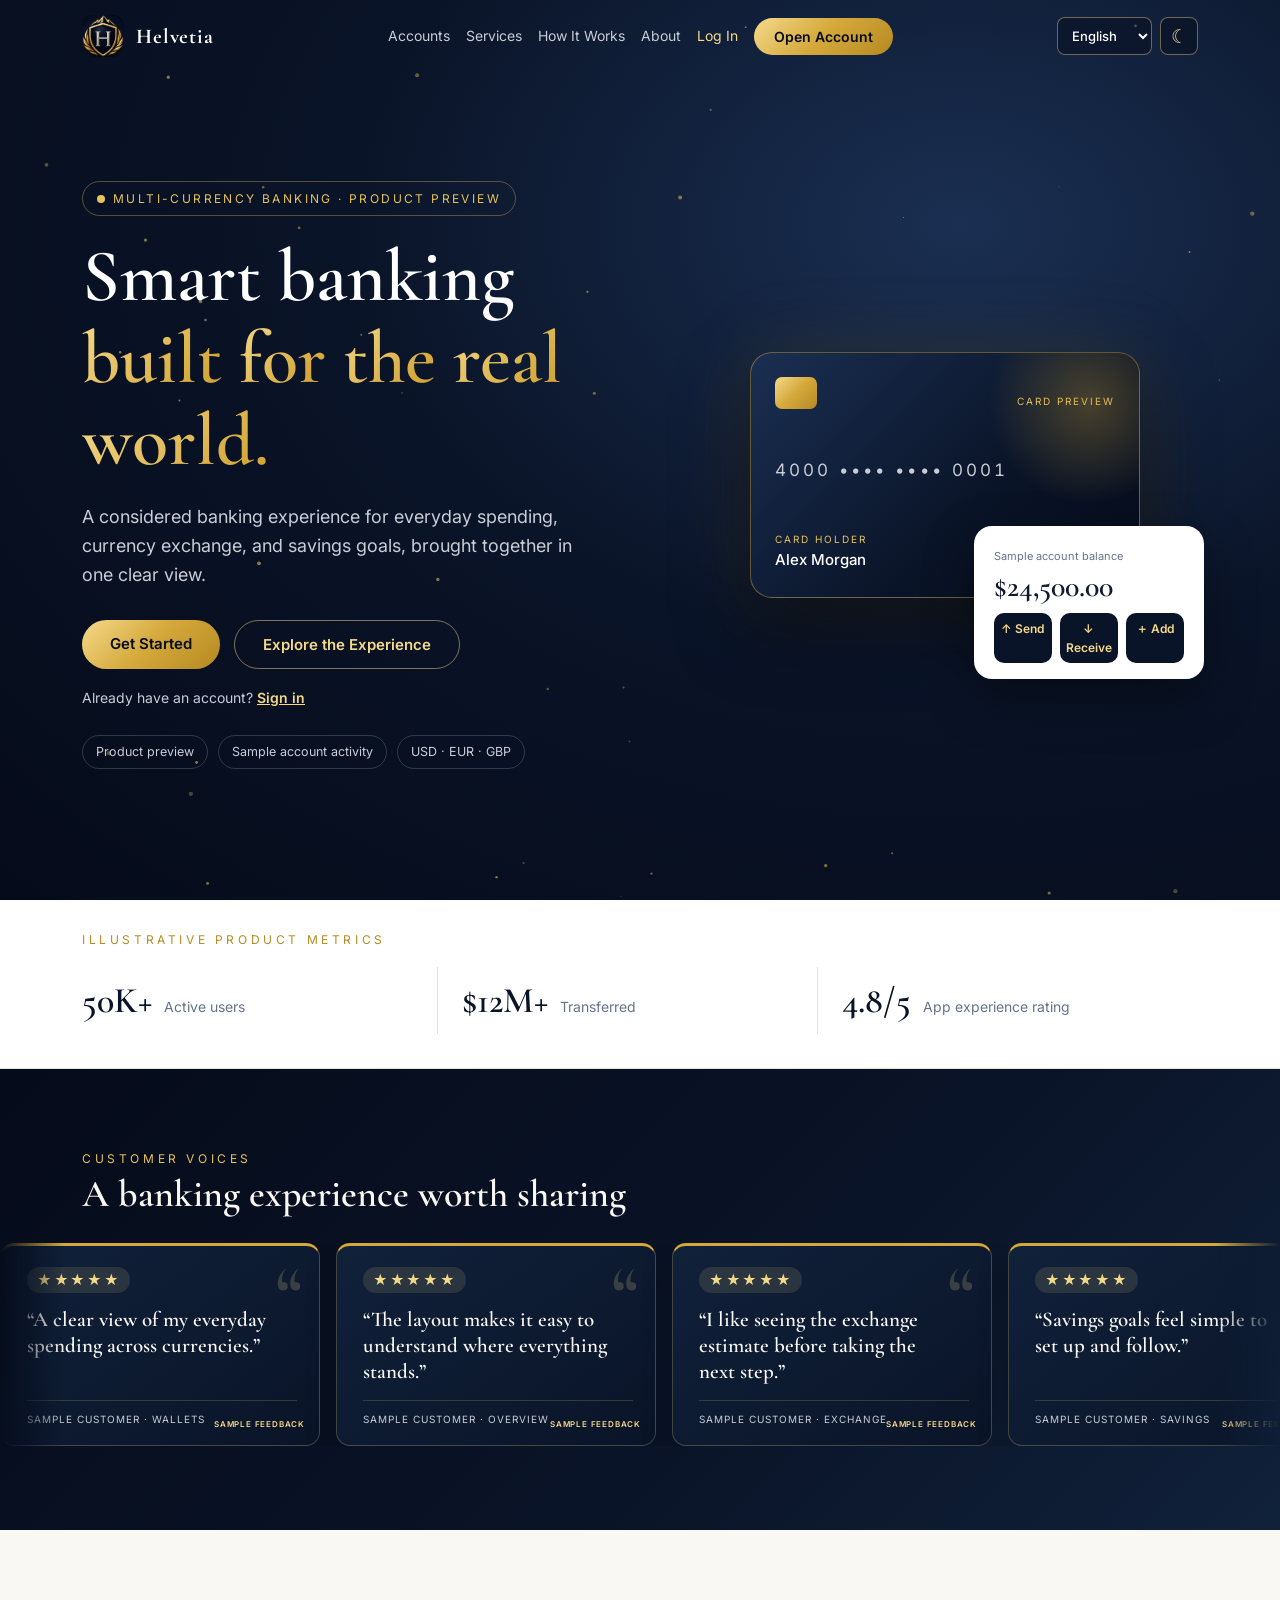
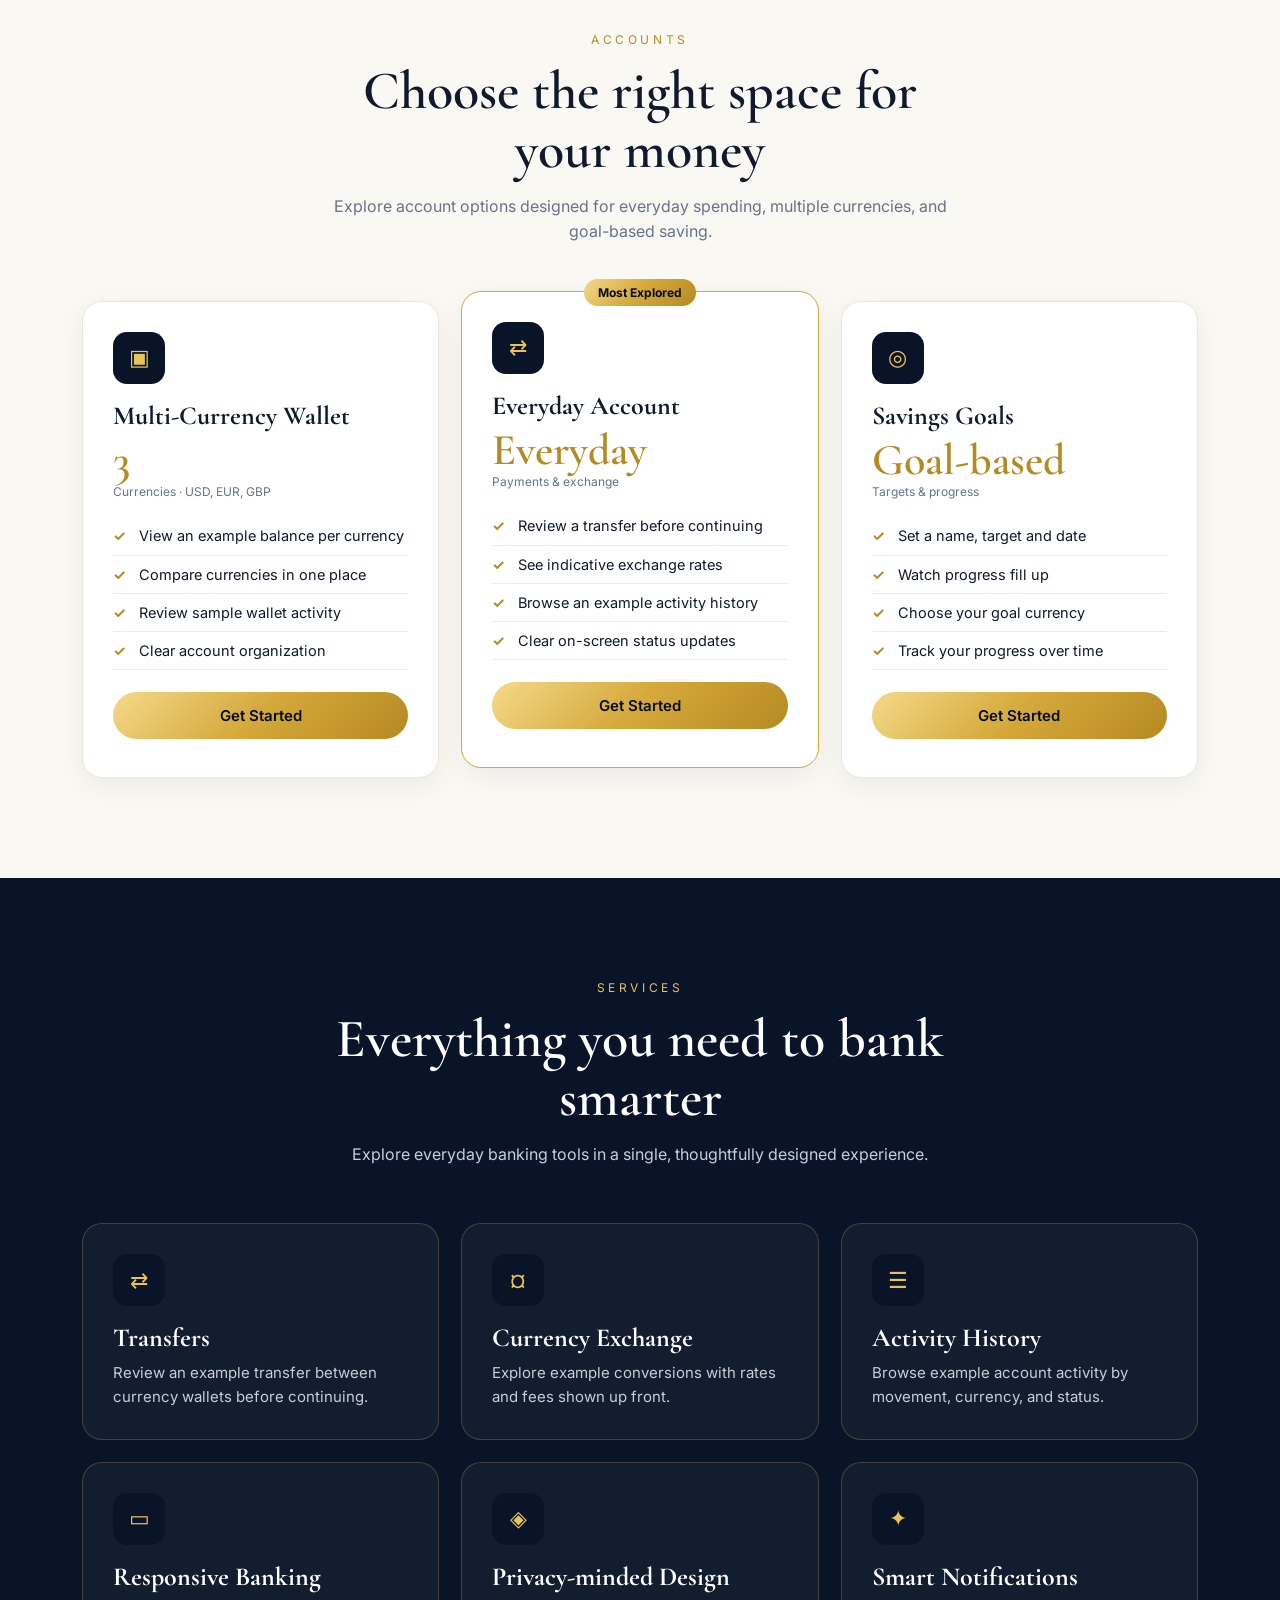
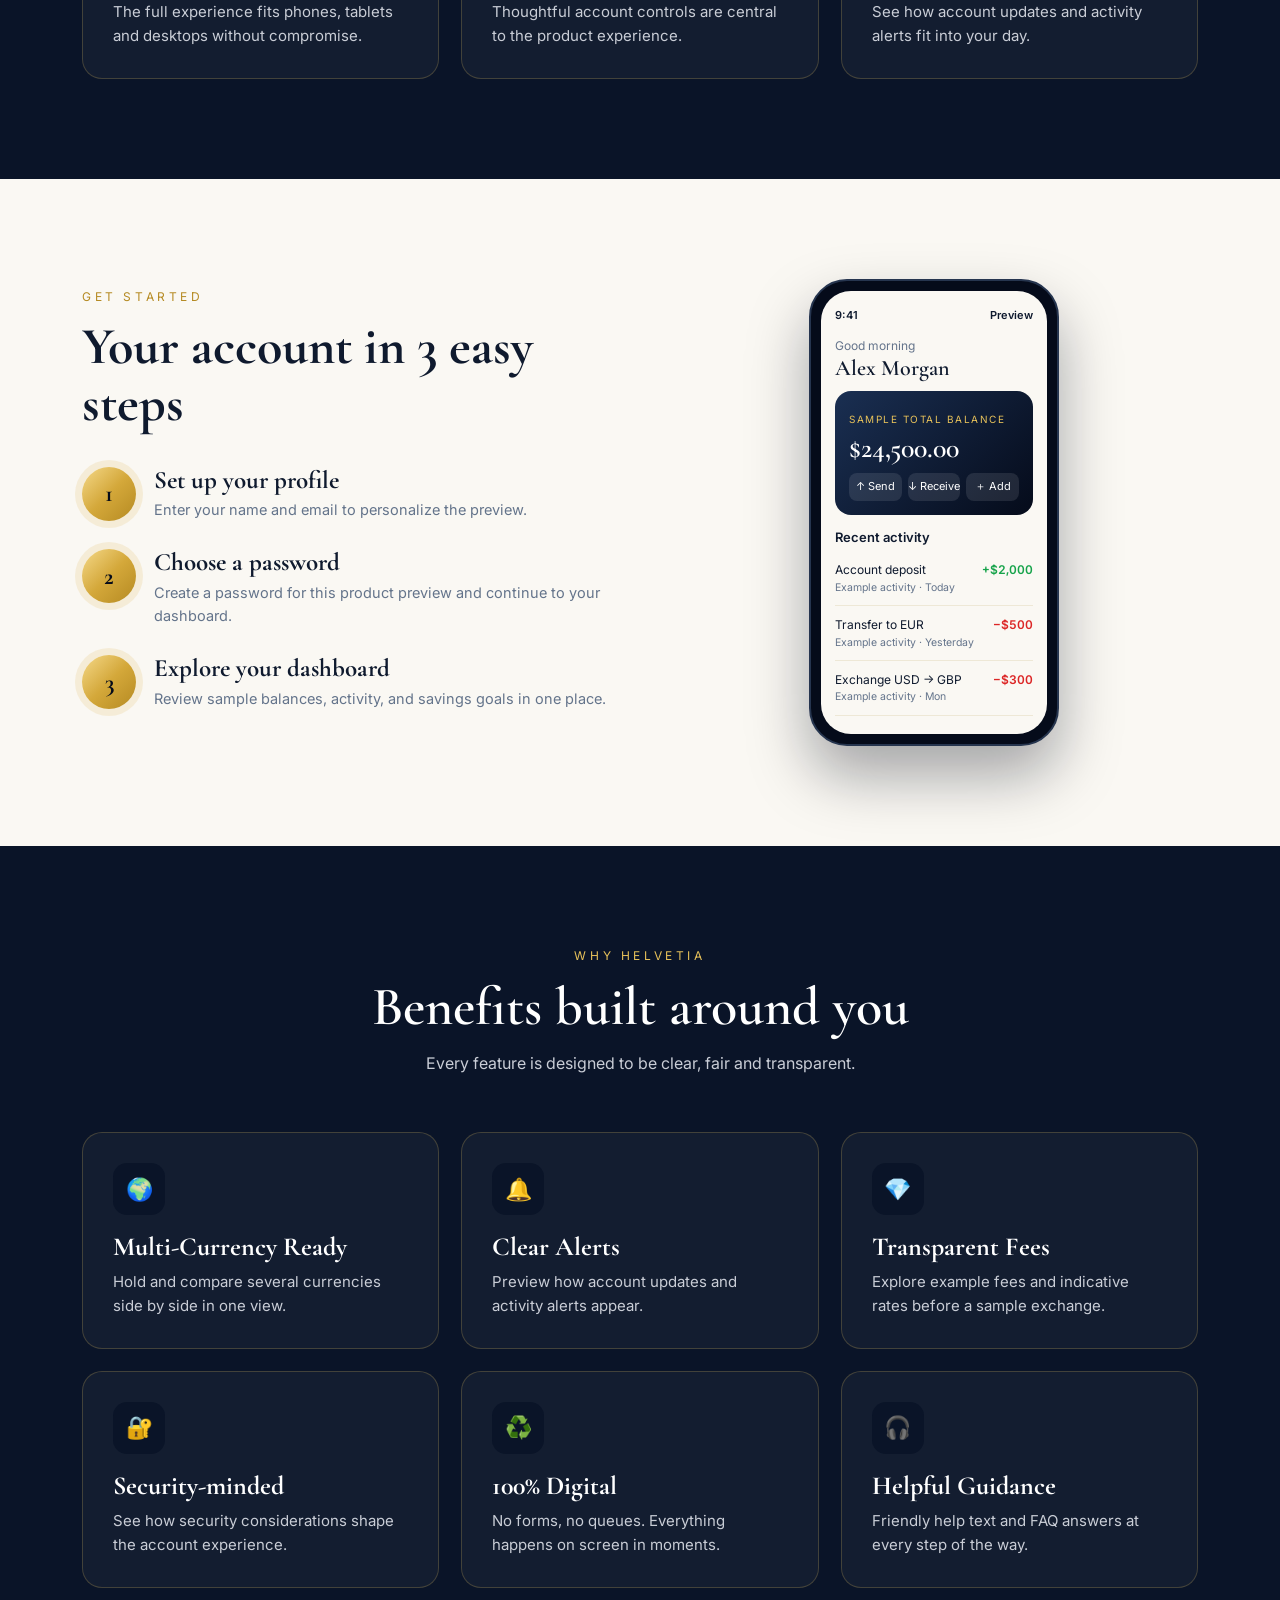
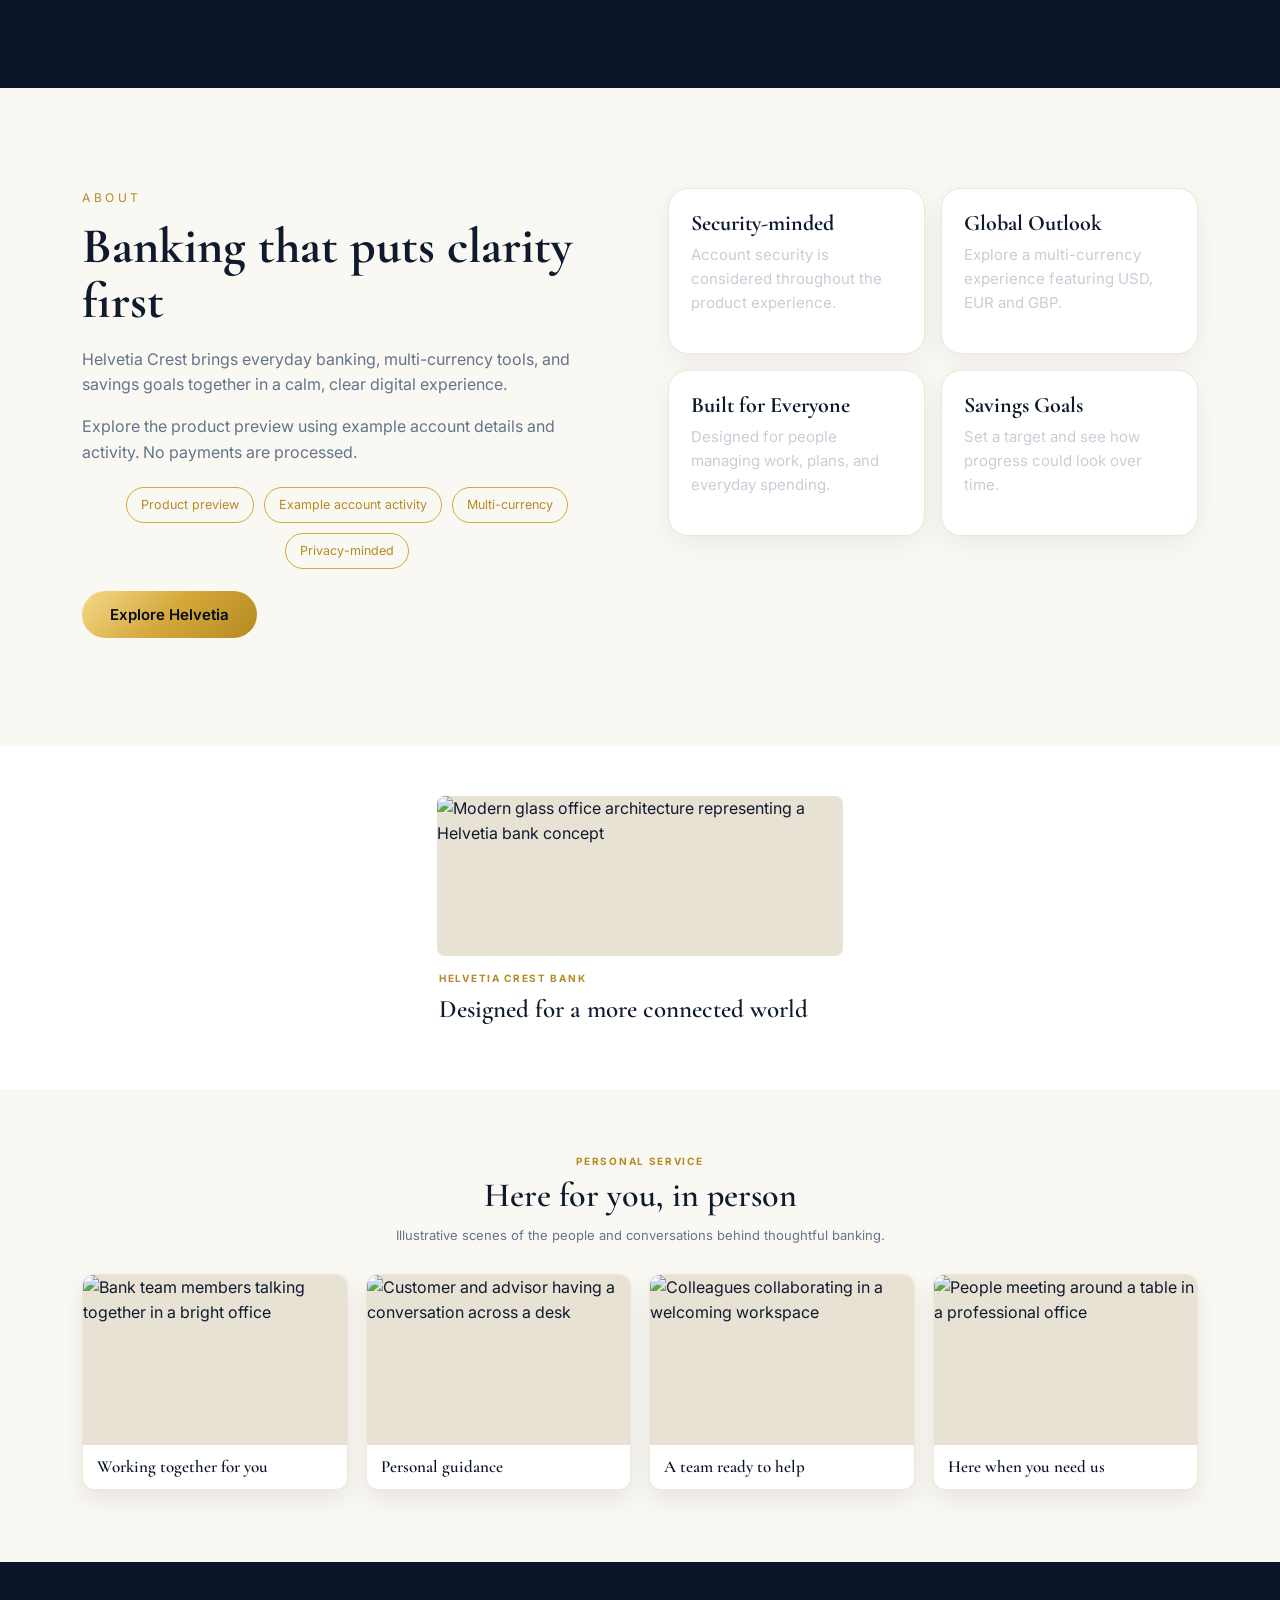
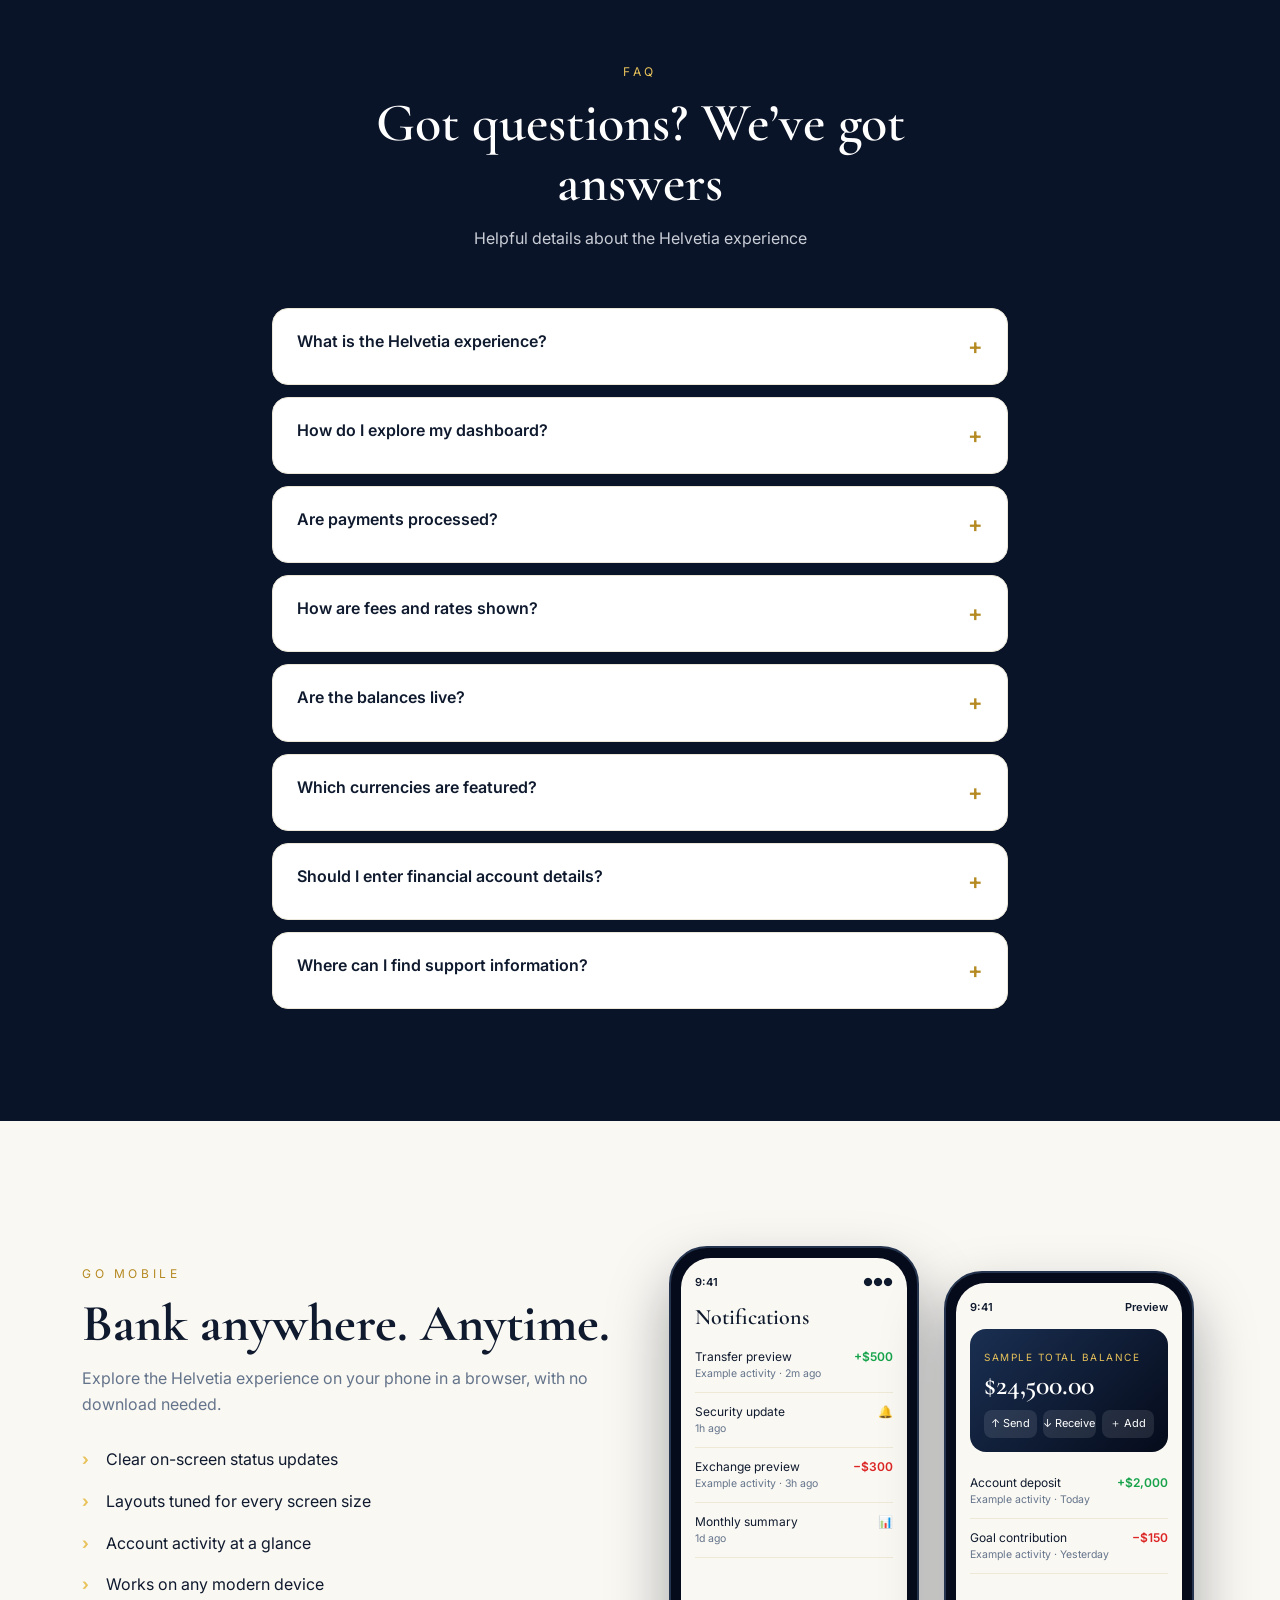
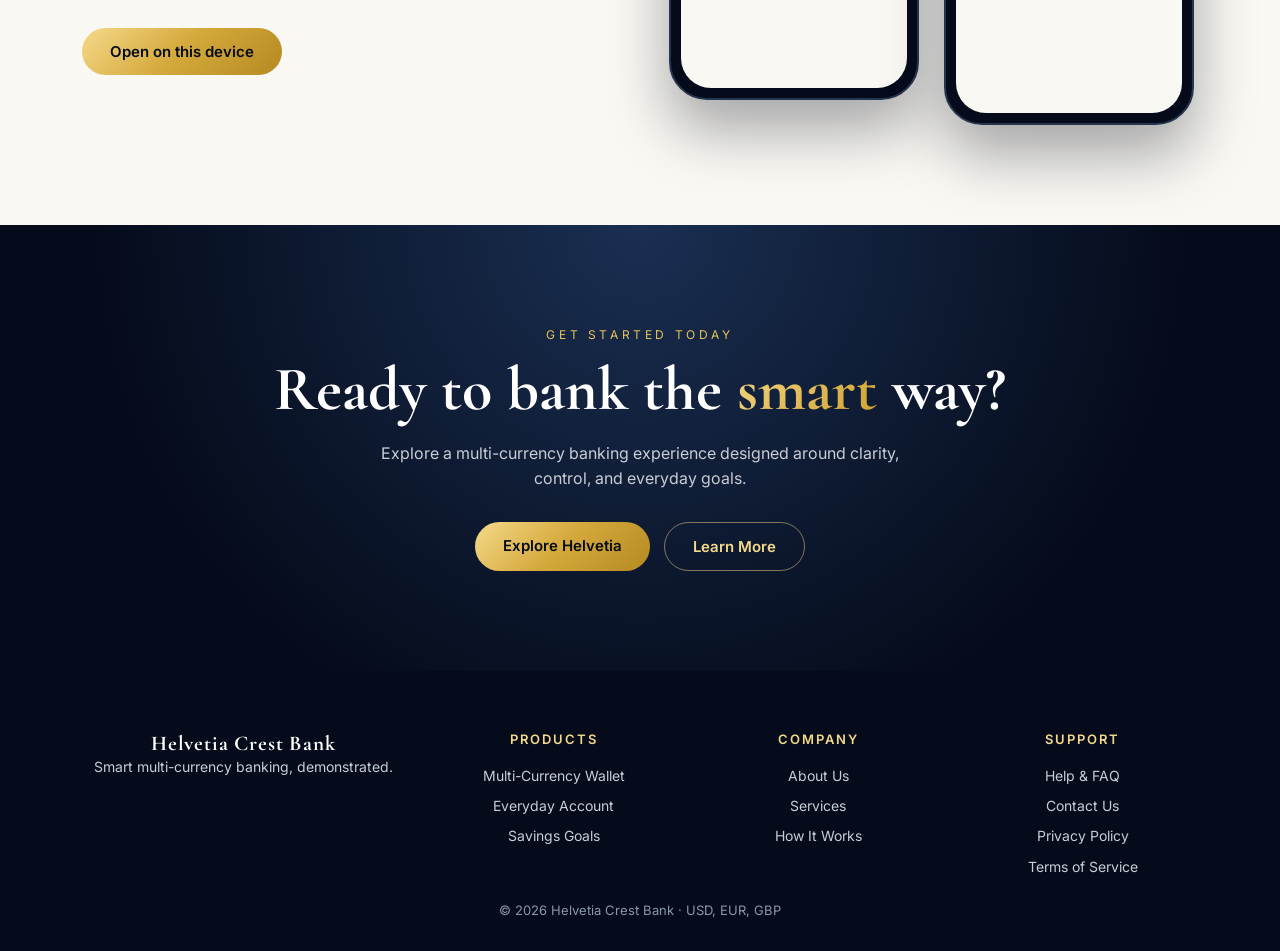
==== index.html @ aca1259e "Add files via upload" ====
<!DOCTYPE html>
<html lang="en">
<head>
<meta charset="utf-8">
<meta name="viewport" content="width=device-width, initial-scale=1, viewport-fit=cover">
<title>Helvetia Crest Bank | Multi-Currency Banking</title>
<meta name="description" content="Explore a considered multi-currency banking experience for everyday spending, transfers, and savings.">
<link rel="preconnect" href="https://fonts.googleapis.com">
<link rel="preconnect" href="https://fonts.gstatic.com" crossorigin>
<link href="https://fonts.googleapis.com/css2?family=Cormorant+Garamond:wght@500;600;700&family=Inter:wght@400;500;600&display=swap" rel="stylesheet">
<link rel="stylesheet" href="styles.css">
</head>
<body>
<nav class="top" id="nav"><div class="wrap nb">
<a class="brand" href="#top"><img src="helvetia-logo.jpg" alt=""> Helvetia</a>
<div class="links" id="lk"><a href="#accounts" data-i18n="accounts">Accounts</a><a href="#services" data-i18n="services">Services</a><a href="#how-it-works" data-i18n="howItWorks">How It Works</a><a href="#about" data-i18n="about">About</a><a class="lg" href="login.html" data-i18n="logIn">Log In</a><a class="btn btn-gold" href="login.html" data-i18n="openAccount">Open Account</a></div>
<div class="header-actions"><div class="site-controls"><label class="sr-only" for="language-select" data-i18n="language">Language</label><select id="language-select" aria-label="Language"><option value="en">English</option><option value="fr">Français</option><option value="es">Español</option><option value="de">Deutsch</option><option value="tr">Türkçe</option></select><button class="theme-toggle" id="theme-toggle" type="button" aria-label="Switch to dark mode" title="Switch to dark mode" aria-pressed="false"><span aria-hidden="true">☾</span></button></div><button class="burger" id="bg" aria-label="Open menu" aria-expanded="false" aria-controls="lk">☰</button></div>
</div></nav>

<header class="hero" id="top"><canvas id="fx" aria-hidden="true"></canvas>
<div class="wrap hg"><div>
<div class="pill"><i></i><span data-i18n="heroPill">Multi-currency banking · Product preview</span></div>
<h1 id="h1"></h1>
<p class="lead" data-i18n="heroLead">A considered banking experience for everyday spending, currency exchange, and savings goals, brought together in one clear view.</p>
<div class="cta"><a class="btn btn-gold" href="login.html" data-i18n="getStarted">Get Started</a><a class="btn btn-line" href="#how-it-works" data-i18n="exploreExperience">Explore the Experience</a></div>
<p class="already"><span data-i18n="alreadyAccount">Already have an account?</span> <a href="login.html" data-i18n="signIn">Sign in</a></p>
<div class="chips"><span data-i18n="productPreview">Product preview</span><span data-i18n="sampleActivity">Sample account activity</span><span data-i18n="currencies">USD · EUR · GBP</span></div>
</div><div class="vis"><div class="bc">
<div class="row"><div class="chip"></div><small>Card preview</small></div>
<div class="no num">4000 •••• •••• 0001</div>
<div class="row"><div><small>Card holder</small><b>Alex Morgan</b></div><div style="text-align:right"><small>Helvetia Crest</small><b>HELVETIA</b></div></div></div>
<div class="bal"><small>Sample account balance</small><div class="a num" data-to="24500" data-s="$">$0.00</div><div class="ac"><span>↑ Send</span><span>↓ Receive</span><span>＋ Add</span></div></div></div></div></header>

<section class="metrics" aria-labelledby="metrics-title"><div class="wrap"><div class="metrics-head"><span class="eb" id="metrics-title" data-i18n="metricsTitle">Illustrative product metrics</span></div><div class="metric-grid"><div class="metric"><strong>50K+</strong><span data-i18n="activeUsers">Active users</span></div><div class="metric"><strong>$12M+</strong><span data-i18n="transferred">Transferred</span></div><div class="metric"><strong>4.8/5</strong><span data-i18n="appRating">App experience rating</span></div></div></div></section>

<section class="reviews" aria-labelledby="reviews-title"><div class="wrap reviews-heading"><div><span class="eb">CUSTOMER VOICES</span><h2 id="reviews-title">A banking experience worth sharing</h2></div></div><div class="review-window"><div class="review-track"><div class="review-group"><article class="review-item"><div class="review-stars" aria-label="5 out of 5 stars">★★★★★</div><p>“A clear view of my everyday spending across currencies.”</p><span>Sample customer · Wallets</span></article><article class="review-item"><div class="review-stars" aria-label="5 out of 5 stars">★★★★★</div><p>“The layout makes it easy to understand where everything stands.”</p><span>Sample customer · Overview</span></article><article class="review-item"><div class="review-stars" aria-label="5 out of 5 stars">★★★★★</div><p>“I like seeing the exchange estimate before taking the next step.”</p><span>Sample customer · Exchange</span></article><article class="review-item"><div class="review-stars" aria-label="5 out of 5 stars">★★★★★</div><p>“Savings goals feel simple to set up and follow.”</p><span>Sample customer · Savings</span></article><article class="review-item"><div class="review-stars" aria-label="5 out of 5 stars">★★★★★</div><p>“The mobile experience feels calm and easy to scan.”</p><span>Sample customer · Mobile</span></article><article class="review-item"><div class="review-stars" aria-label="5 out of 5 stars">★★★★★</div><p>“Account activity is organized in a way that makes sense.”</p><span>Sample customer · Activity</span></article></div><div class="review-group" aria-hidden="true"><article class="review-item"><div class="review-stars">★★★★★</div><p>“A clear view of my everyday spending across currencies.”</p><span>Sample customer · Wallets</span></article><article class="review-item"><div class="review-stars">★★★★★</div><p>“The layout makes it easy to understand where everything stands.”</p><span>Sample customer · Overview</span></article><article class="review-item"><div class="review-stars">★★★★★</div><p>“I like seeing the exchange estimate before taking the next step.”</p><span>Sample customer · Exchange</span></article><article class="review-item"><div class="review-stars">★★★★★</div><p>“Savings goals feel simple to set up and follow.”</p><span>Sample customer · Savings</span></article><article class="review-item"><div class="review-stars">★★★★★</div><p>“The mobile experience feels calm and easy to scan.”</p><span>Sample customer · Mobile</span></article><article class="review-item"><div class="review-stars">★★★★★</div><p>“Account activity is organized in a way that makes sense.”</p><span>Sample customer · Activity</span></article></div></div></div></section>

<section id="accounts"><div class="wrap">
<div class="st rv"><div class="eb" data-i18n="accounts">Accounts</div><h2 data-i18n="accountsHeading">Choose the right space for your money</h2><p data-i18n="accountsIntro">Explore account options designed for everyday spending, multiple currencies, and goal-based saving.</p></div>
<div class="g3">
<div class="card acc rv"><div class="ic">▣</div><h3>Multi-Currency Wallet</h3><div class="big">3</div><div class="cap">Currencies · USD, EUR, GBP</div><ul><li>View an example balance per currency</li><li>Compare currencies in one place</li><li>Review sample wallet activity</li><li>Clear account organization</li></ul><a class="btn btn-gold" href="login.html">Get Started</a></div>
<div class="card acc pop rv" style="transition-delay:.12s"><span class="tag">Most Explored</span><div class="ic">⇄</div><h3>Everyday Account</h3><div class="big">Everyday</div><div class="cap">Payments &amp; exchange</div><ul><li>Review a transfer before continuing</li><li>See indicative exchange rates</li><li>Browse an example activity history</li><li>Clear on-screen status updates</li></ul><a class="btn btn-gold" href="login.html">Get Started</a></div>
<div class="card acc rv" style="transition-delay:.24s"><div class="ic">◎</div><h3>Savings Goals</h3><div class="big">Goal-based</div><div class="cap">Targets &amp; progress</div><ul><li>Set a name, target and date</li><li>Watch progress fill up</li><li>Choose your goal currency</li><li>Track your progress over time</li></ul><a class="btn btn-gold" href="login.html">Get Started</a></div>
</div></div></section>

<section class="dark" id="services"><div class="wrap">
<div class="st rv"><div class="eb" data-i18n="services">Services</div><h2 data-i18n="servicesHeading">Everything you need to bank smarter</h2><p data-i18n="servicesIntro">Explore everyday banking tools in a single, thoughtfully designed experience.</p></div>
<div class="g3">
<div class="card rv"><div class="ic">⇄</div><h3>Transfers</h3><p>Review an example transfer between currency wallets before continuing.</p></div>
<div class="card rv" style="transition-delay:.1s"><div class="ic">¤</div><h3>Currency Exchange</h3><p>Explore example conversions with rates and fees shown up front.</p></div>
<div class="card rv" style="transition-delay:.2s"><div class="ic">☰</div><h3>Activity History</h3><p>Browse example account activity by movement, currency, and status.</p></div>
<div class="card rv"><div class="ic">▭</div><h3>Responsive Banking</h3><p>The full experience fits phones, tablets and desktops without compromise.</p></div>
<div class="card rv" style="transition-delay:.1s"><div class="ic">◈</div><h3>Privacy-minded Design</h3><p>Thoughtful account controls are central to the product experience.</p></div>
<div class="card rv" style="transition-delay:.2s"><div class="ic">✦</div><h3>Smart Notifications</h3><p>See how account updates and activity alerts fit into your day.</p></div>
</div></div></section>

<section id="how-it-works"><div class="wrap hw"><div><div class="eb rv" data-i18n="getStarted">Get Started</div><h2 class="rv" data-i18n="stepsHeading" style="font-size:clamp(34px,4.4vw,52px);margin-bottom:34px">Your account in 3 easy steps</h2>
<div class="stp rv"><div class="n">1</div><div><h3>Set up your profile</h3><p>Enter your name and email to personalize the preview.</p></div></div>
<div class="stp rv"><div class="n">2</div><div><h3>Choose a password</h3><p>Create a password for this product preview and continue to your dashboard.</p></div></div>
<div class="stp rv"><div class="n">3</div><div><h3>Explore your dashboard</h3><p>Review sample balances, activity, and savings goals in one place.</p></div></div></div>
<div class="rv"><div class="ph"><div class="scr"><div class="tm"><span>9:41</span><span>Preview</span></div><div class="num" style="font-size:12px;color:#64748B">Good morning</div><div style="font:600 22px var(--hf);margin-bottom:10px">Alex Morgan</div>
<div class="tb"><small>Sample total balance</small><div class="a num">$24,500.00</div><div class="ac"><span>↑ Send</span><span>↓ Receive</span><span>＋ Add</span></div></div>
<div style="font-weight:600;font-size:13px;margin-bottom:4px">Recent activity</div><div class="it"><span>Account deposit<em>Example activity · Today</em></span><span class="p num">+$2,000</span></div><div class="it"><span>Transfer to EUR<em>Example activity · Yesterday</em></span><span class="m num">−$500</span></div><div class="it"><span>Exchange USD → GBP<em>Example activity · Mon</em></span><span class="m num">−$300</span></div></div></div></div>
</div></section>

<section class="dark"><div class="wrap"><div class="st rv"><div class="eb" data-i18n="whyHelvetia">Why Helvetia</div><h2 data-i18n="benefitsHeading">Benefits built around you</h2><p data-i18n="benefitsIntro">Every feature is designed to be clear, fair and transparent.</p></div>
<div class="g3"><div class="card rv"><div class="ic">🌍</div><h3>Multi-Currency Ready</h3><p>Hold and compare several currencies side by side in one view.</p></div>
<div class="card rv" style="transition-delay:.1s"><div class="ic">🔔</div><h3>Clear Alerts</h3><p>Preview how account updates and activity alerts appear.</p></div>
<div class="card rv" style="transition-delay:.2s"><div class="ic">💎</div><h3>Transparent Fees</h3><p>Explore example fees and indicative rates before a sample exchange.</p></div>
<div class="card rv"><div class="ic">🔐</div><h3>Security-minded</h3><p>See how security considerations shape the account experience.</p></div>
<div class="card rv" style="transition-delay:.1s"><div class="ic">♻️</div><h3>100% Digital</h3><p>No forms, no queues. Everything happens on screen in moments.</p></div>
<div class="card rv" style="transition-delay:.2s"><div class="ic">🎧</div><h3>Helpful Guidance</h3><p>Friendly help text and FAQ answers at every step of the way.</p></div></div></div></section>

<section id="about"><div class="wrap about"><div class="rv"><div class="eb" data-i18n="about">About Helvetia</div><h2 data-i18n="aboutHeading">Banking that puts clarity first</h2>
<p style="color:var(--slate)">Helvetia Crest brings everyday banking, multi-currency tools, and savings goals together in a calm, clear digital experience.</p>
<p style="color:var(--slate)">Explore the product preview using example account details and activity. No payments are processed.</p>
<div class="tc" style="margin-top:22px"><span style="color:var(--g600);border-color:var(--g500)">Product preview</span><span style="color:var(--g600);border-color:var(--g500)">Example account activity</span><span style="color:var(--g600);border-color:var(--g500)">Multi-currency</span><span style="color:var(--g600);border-color:var(--g500)">Privacy-minded</span></div><a class="btn btn-gold" href="login.html">Explore Helvetia</a></div>
<div class="pg"><div class="card rv"><h3 style="color:var(--ink)">Security-minded</h3><p>Account security is considered throughout the product experience.</p></div><div class="card rv" style="transition-delay:.1s"><h3 style="color:var(--ink)">Global Outlook</h3><p>Explore a multi-currency experience featuring USD, EUR and GBP.</p></div><div class="card rv" style="transition-delay:.2s"><h3 style="color:var(--ink)">Built for Everyone</h3><p>Designed for people managing work, plans, and everyday spending.</p></div><div class="card rv" style="transition-delay:.3s"><h3 style="color:var(--ink)">Savings Goals</h3><p>Set a target and see how progress could look over time.</p></div></div></div></section>

<section class="story-images" aria-label="Helvetia architecture concept"><div class="wrap story-grid"><figure class="story-image bank-image"><img src="https://images.unsplash.com/photo-1486406146926-c627a92ad1ab?auto=format&amp;fit=crop&amp;w=1400&amp;q=85" alt="Modern glass office architecture representing a Helvetia bank concept"><figcaption><span class="eyebrow">HELVETIA CREST BANK</span><h2>Designed for a more connected world</h2></figcaption></figure></div></section>

<section class="service-gallery" aria-labelledby="service-gallery-title"><div class="wrap"><div class="service-gallery-heading"><span class="eyebrow">PERSONAL SERVICE</span><h2 id="service-gallery-title">Here for you, in person</h2><p>Illustrative scenes of the people and conversations behind thoughtful banking.</p></div><div class="service-gallery-grid">
<figure class="service-photo"><img src="https://images.unsplash.com/photo-1551836022-d5d88e9218df?auto=format&amp;fit=crop&amp;w=800&amp;q=80" alt="Bank team members talking together in a bright office" loading="lazy"><figcaption>Working together for you</figcaption></figure>
<figure class="service-photo"><img src="https://images.unsplash.com/photo-1556761175-b413da4baf72?auto=format&amp;fit=crop&amp;w=800&amp;q=80" alt="Customer and advisor having a conversation across a desk" loading="lazy"><figcaption>Personal guidance</figcaption></figure>
<figure class="service-photo"><img src="https://images.unsplash.com/photo-1521737711867-e3b97375f902?auto=format&amp;fit=crop&amp;w=800&amp;q=80" alt="Colleagues collaborating in a welcoming workspace" loading="lazy"><figcaption>A team ready to help</figcaption></figure>
<figure class="service-photo"><img src="https://images.unsplash.com/photo-1556761175-4b46a572b786?auto=format&amp;fit=crop&amp;w=800&amp;q=80" alt="People meeting around a table in a professional office" loading="lazy"><figcaption>Here when you need us</figcaption></figure>
</div></div></section>

<section class="dark" id="faq"><div class="wrap" style="max-width:780px"><div class="st rv"><div class="eb" data-i18n="faq">FAQ</div><h2 data-i18n="faqHeading">Got questions? We’ve got answers</h2><p data-i18n="faqIntro">Helpful details about the Helvetia experience.</p></div><div class="rv" style="color:var(--ink)">
<details><summary>What is the Helvetia experience?</summary><p>It is a digital banking product preview featuring multi-currency wallets, account activity, transfers, and savings goals.</p></details>
<details><summary>How do I explore my dashboard?</summary><p>Create a preview profile with your name, email, and a password, then continue to the dashboard.</p></details>
<details><summary>Are payments processed?</summary><p>No. Transfer, deposit, and exchange controls are previews; no funds move.</p></details>
<details><summary>How are fees and rates shown?</summary><p>The experience uses example fees and indicative exchange rates for display.</p></details>
<details><summary>Are the balances live?</summary><p>Balances and activity are sample data and are not connected to financial accounts.</p></details>
<details><summary>Which currencies are featured?</summary><p>The experience currently features USD, EUR, and GBP.</p></details>
<details><summary>Should I enter financial account details?</summary><p>No. Use only sample profile information; do not enter card or bank credentials.</p></details>
<details><summary>Where can I find support information?</summary><p>Support and contact details would be available here in a live product.</p></details>
</div></div></section>

<section><div class="wrap mob"><div class="rv"><div class="eb">Go Mobile</div><h2>Bank anywhere. Anytime.</h2><p style="color:var(--slate);margin-top:14px">Explore the Helvetia experience on your phone in a browser, with no download needed.</p>
<ul style="color:var(--ink);list-style:none;padding:0;margin:22px 0"><li style="color:var(--ink)">Clear on-screen status updates</li><li style="color:var(--ink)">Layouts tuned for every screen size</li><li style="color:var(--ink)">Account activity at a glance</li><li style="color:var(--ink)">Works on any modern device</li></ul><a class="btn btn-gold" href="login.html">Open on this device</a></div>
<div class="phs rv"><div class="ph"><div class="scr"><div class="tm"><span>9:41</span><span>●●●</span></div><div style="font:600 22px var(--hf);margin-bottom:8px">Notifications</div><div class="it"><span>Transfer preview<em>Example activity · 2m ago</em></span><span class="p">+$500</span></div><div class="it"><span>Security update<em>1h ago</em></span><span>🔔</span></div><div class="it"><span>Exchange preview<em>Example activity · 3h ago</em></span><span class="m">−$300</span></div><div class="it"><span>Monthly summary<em>1d ago</em></span><span>📊</span></div></div></div>
<div class="ph"><div class="scr"><div class="tm"><span>9:41</span><span>Preview</span></div><div class="tb"><small>Sample total balance</small><div class="a num">$24,500.00</div><div class="ac"><span>↑ Send</span><span>↓ Receive</span><span>＋ Add</span></div></div><div class="it"><span>Account deposit<em>Example activity · Today</em></span><span class="p">+$2,000</span></div><div class="it"><span>Goal contribution<em>Example activity · Yesterday</em></span><span class="m">−$150</span></div></div></div></div></div></section>

<section class="final"><div class="wrap rv"><div class="eb" style="color:var(--g400)">Get Started Today</div><h2>Ready to bank the <span class="gt">smart</span> way?</h2><p>Explore a multi-currency banking experience designed around clarity, control, and everyday goals.</p><div class="cta" style="justify-content:center;opacity:1;animation:none"><a class="btn btn-gold" href="login.html">Explore Helvetia</a><a class="btn btn-line" href="#about">Learn More</a></div></div></section>

<footer><div class="wrap"><div class="fg"><div><h2 class="brand">Helvetia Crest Bank</h2><p>Smart multi-currency banking, demonstrated.</p></div><div><h4>Products</h4><a href="#accounts">Multi-Currency Wallet</a><a href="#accounts">Everyday Account</a><a href="#accounts">Savings Goals</a></div><div><h4>Company</h4><a href="#about">About Us</a><a href="#services">Services</a><a href="#how-it-works">How It Works</a></div><div><h4>Support</h4><a href="#faq">Help &amp; FAQ</a><a href="#about">Contact Us</a><a href="#faq">Privacy Policy</a><a href="#faq">Terms of Service</a></div></div>
<p class="copy">© <span id="yr"></span> Helvetia Crest Bank · USD, EUR, GBP</p>
</div></footer>
<script src="script.js"></script>
</body>
</html>
---- styles.css ----
:root{--n950:#050B1A;--n900:#0A1428;--n800:#10213A;--n700:#1A2F52;--g300:#F5D98A;--g400:#E8C25A;--g500:#D4A83A;--g600:#B58A22;--s300:#C9CDD6;--iv:#FAF8F3;--ink:#0F1A2E;--slate:#64748B;--gold:linear-gradient(135deg,#F5D98A,#D4A83A 50%,#B58A22);--hf:"Cormorant Garamond",Georgia,serif;--bf:"Inter",Arial,sans-serif}
*{box-sizing:border-box;margin:0}
html{scroll-behavior:smooth;scroll-padding-top:80px;box-sizing:border-box;padding-top:env(safe-area-inset-top,0px);padding-bottom:env(safe-area-inset-bottom,0px)}
body{font-family:var(--bf);background:var(--iv);color:var(--ink);line-height:1.6;overflow-x:hidden}
h1,h2,h3{font-family:var(--hf);line-height:1.1}.num{font-variant-numeric:tabular-nums}
.wrap{max-width:1160px;margin:auto;padding:0 22px}
.btn{display:inline-block;padding:14px 28px;border-radius:999px;font:600 15px var(--bf);text-decoration:none;border:0;cursor:pointer;position:relative;overflow:hidden;transition:transform .25s,box-shadow .25s}
.btn-gold{background:var(--gold);color:var(--n950)}
.btn-gold::after{content:"";position:absolute;inset:0;background:linear-gradient(110deg,transparent 35%,rgba(255,255,255,.55) 50%,transparent 65%);transform:translateX(-120%);animation:sh 3.5s infinite}
@keyframes sh{60%,100%{transform:translateX(120%)}}
.btn:hover{transform:translateY(-3px);box-shadow:0 12px 30px rgba(212,168,58,.35)}
.btn-line{border:1px solid rgba(245,217,138,.5);color:var(--g300)}.light .btn-line{color:var(--ink);border-color:var(--g500)}
:focus-visible{outline:3px solid var(--g400);outline-offset:3px}
nav.top{position:fixed;top:env(safe-area-inset-top,0px);left:0;right:0;z-index:50;transition:background .4s,box-shadow .4s}
nav.top.s{background:rgba(5,11,26,.93);backdrop-filter:blur(8px);box-shadow:0 4px 24px rgba(0,0,0,.3)}
.nb{display:grid;grid-template-columns:minmax(0,1fr) auto minmax(0,1fr);align-items:center;height:72px;gap:14px}
.brand{display:flex;align-items:center;gap:12px;color:#fff;text-decoration:none;font:700 21px var(--hf);letter-spacing:.04em}
.brand img{width:42px;height:42px;border-radius:10px}
.links{grid-column:2;justify-self:center;display:flex;gap:16px;align-items:center}
.links a:not(.btn){color:var(--s300);text-decoration:none;font-size:14px;position:relative}
.links a:not(.btn)::after{content:"";position:absolute;left:0;bottom:-6px;height:2px;width:0;background:var(--gold);transition:width .3s}
.links a:not(.btn):hover{color:#fff}.links a:not(.btn):hover::after{width:100%}
.links .btn{padding:10px 20px;color:var(--n950);font-size:14px}
.links .lg{color:var(--g300)!important}
.burger{display:none;background:none;border:1px solid rgba(245,217,138,.4);color:var(--g300);border-radius:8px;padding:8px 12px;font-size:18px}
.hero{position:relative;background:radial-gradient(ellipse at 75% 25%,var(--n700),var(--n900) 45%,var(--n950));color:#fff;min-height:100vh;display:flex;align-items:center;padding:120px 0 70px;overflow:hidden}
#fx{position:absolute;inset:0;width:100%;height:100%}
.hg{position:relative;display:grid;grid-template-columns:1.05fr .95fr;gap:50px;align-items:center}
.pill{display:inline-flex;gap:8px;align-items:center;font-size:12px;letter-spacing:.2em;text-transform:uppercase;color:var(--g400);border:1px solid rgba(232,194,90,.35);padding:7px 14px;border-radius:999px;margin-bottom:20px}
.pill i{width:8px;height:8px;border-radius:50%;background:var(--g400);animation:pl 2s infinite}
@keyframes pl{0%{box-shadow:0 0 0 0 rgba(232,194,90,.6)}100%{box-shadow:0 0 0 12px transparent}}
.hero h1{font-size:clamp(42px,5.8vw,76px);font-weight:600}
.hero h1 span{display:inline-block;opacity:0;transform:translateY(40px) rotateX(-40deg);animation:up .9s cubic-bezier(.2,.8,.2,1) forwards}
.gt{background:var(--gold);-webkit-background-clip:text;background-clip:text;color:transparent;background-size:200% 100%;animation:gs 6s linear infinite}
@keyframes gs{to{background-position:200% 0}}@keyframes up{to{opacity:1;transform:none}}
.lead{color:var(--s300);font-size:18px;max-width:520px;margin:22px 0 30px;opacity:0;animation:up 1s .9s forwards}
.cta{display:flex;gap:14px;flex-wrap:wrap;opacity:0;animation:up 1s 1.1s forwards}
.already{margin-top:18px;font-size:14px;color:var(--s300);opacity:0;animation:up 1s 1.3s forwards}.already a{color:var(--g300);font-weight:600}
.chips{display:flex;gap:10px;flex-wrap:wrap;margin-top:26px;opacity:0;animation:up 1s 1.4s forwards}
.chips span{font-size:12.5px;color:var(--s300);border:1px solid rgba(201,205,214,.22);padding:6px 13px;border-radius:999px}
/* hero card visual */
.vis{position:relative;display:grid;place-items:center;min-height:420px}
.bc{width:min(390px,100%);aspect-ratio:1.586;border-radius:22px;padding:24px;background:linear-gradient(135deg,#1A2F52,#0A1428 60%,#050B1A);border:1px solid rgba(232,194,90,.4);box-shadow:0 30px 70px rgba(0,0,0,.5),0 0 80px rgba(212,168,58,.15);animation:fl 6s ease-in-out infinite;position:relative;overflow:hidden;display:flex;flex-direction:column;justify-content:space-between}
.bc::before{content:"";position:absolute;right:-60px;top:-60px;width:220px;height:220px;border-radius:50%;background:radial-gradient(circle,rgba(212,168,58,.3),transparent 65%)}
.chip{width:42px;height:32px;border-radius:7px;background:var(--gold)}
.bc .no{letter-spacing:.18em;font-size:17px;color:var(--s300)}
.bc small{font-size:10px;letter-spacing:.2em;text-transform:uppercase;color:var(--g400);display:block}
.bc .row{display:flex;justify-content:space-between;align-items:flex-end}
.bc b{font-weight:500;font-size:15px}
@keyframes fl{50%{transform:translateY(-14px) rotate(-1deg)}}
.bal{position:absolute;right:-6px;bottom:6px;background:#fff;color:var(--ink);border-radius:18px;padding:16px 20px;width:230px;box-shadow:0 20px 50px rgba(0,0,0,.4);animation:fl 7s 1s ease-in-out infinite}
.bal small{font-size:11px;color:var(--slate)}.bal .a{font:600 30px var(--hf)}
.bal .ac{display:flex;gap:8px;margin-top:8px}.bal .ac span{flex:1;text-align:center;font-size:12px;font-weight:600;background:var(--n900);color:var(--g300);border-radius:10px;padding:6px 0}
section{padding:100px 0}.dark{background:var(--n900);color:#fff}
.st{text-align:center;max-width:640px;margin:0 auto 56px}
.eb{color:var(--g600);letter-spacing:.3em;text-transform:uppercase;font-size:12px;margin-bottom:12px}.dark .eb{color:var(--g400)}
.st h2{font-size:clamp(34px,4.5vw,54px);font-weight:600}.st p{color:var(--slate);margin-top:14px}.dark .st p{color:var(--s300)}
.rv{opacity:0;transform:translateY(40px);transition:opacity .9s,transform .9s cubic-bezier(.2,.8,.2,1)}.rv.in{opacity:1;transform:none}
.g3{display:grid;grid-template-columns:repeat(3,1fr);gap:22px}
.card{background:#fff;border:1px solid #ece7d8;border-radius:20px;padding:30px;box-shadow:0 8px 28px rgba(5,11,26,.06);transition:transform .35s,box-shadow .35s,border-color .35s;position:relative}
.card:hover{transform:translateY(-8px);box-shadow:0 20px 44px rgba(5,11,26,.14);border-color:var(--g500)}
.ic{width:52px;height:52px;border-radius:14px;background:var(--n900);display:grid;place-items:center;font-size:22px;margin-bottom:18px;color:var(--g400);transition:transform .5s}
.card:hover .ic{transform:rotateY(360deg)}
.card h3{font-size:26px;margin-bottom:8px}.card p{color:var(--slate);font-size:15px}
.dark .card{background:rgba(255,255,255,.04);border-color:rgba(232,194,90,.22);box-shadow:none}.dark .card p{color:var(--s300)}
.acc .big{font:600 44px var(--hf);color:var(--g600);line-height:1}.acc .cap{font-size:12px;color:var(--slate);margin-bottom:16px}
.acc ul{list-style:none;padding:0;margin:0 0 22px}.acc li{padding:7px 0 7px 26px;position:relative;font-size:14.5px;border-bottom:1px solid #f0ebdc}
.acc li::before{content:"✓";position:absolute;left:0;color:var(--g600);font-weight:700}
.acc .btn{width:100%;text-align:center}
.acc.pop{border-color:var(--g500);transform:translateY(-10px)}.acc.pop:hover{transform:translateY(-18px)}
.tag{position:absolute;top:-13px;left:50%;transform:translateX(-50%);background:var(--gold);color:var(--n950);font-size:12px;font-weight:700;padding:4px 14px;border-radius:99px}
.hw{display:grid;grid-template-columns:1fr 1fr;gap:60px;align-items:center}
.stp{display:flex;gap:18px;margin-bottom:28px}.stp .n{flex:none;width:54px;height:54px;border-radius:50%;background:var(--gold);color:var(--n950);display:grid;place-items:center;font:700 24px var(--hf);box-shadow:0 0 0 7px rgba(212,168,58,.15)}
.stp h3{font-size:25px;margin-bottom:4px}.stp p{color:var(--slate);font-size:14.5px}
.ph{width:250px;border-radius:38px;background:var(--n950);padding:10px;border:2px solid #26354f;box-shadow:0 30px 60px rgba(5,11,26,.35);margin:auto;transition:transform .5s}
.ph:hover{transform:translateY(-8px) rotate(-1deg)}
.scr{background:var(--iv);border-radius:30px;padding:16px 14px 18px;min-height:430px;color:var(--ink);overflow:hidden}
.scr .tm{display:flex;justify-content:space-between;font-size:11px;font-weight:600;margin-bottom:12px}
.scr .tb{background:linear-gradient(135deg,var(--n700),var(--n950));color:#fff;border-radius:16px;padding:14px;margin-bottom:12px}
.scr .tb small{color:var(--g400);font-size:10px;letter-spacing:.15em;text-transform:uppercase}.scr .tb .a{font:600 28px var(--hf)}
.scr .tb .ac{display:flex;gap:6px;margin-top:8px;font-size:11px}.scr .tb .ac span{flex:1;text-align:center;background:rgba(255,255,255,.1);border-radius:8px;padding:5px 0}
.it{display:flex;justify-content:space-between;gap:8px;font-size:12px;padding:9px 0;border-bottom:1px solid #eee8d6}.it em{display:block;font-style:normal;font-size:10.5px;color:var(--slate)}
.p{color:#16A34A;font-weight:600}.m{color:#DC2626;font-weight:600}
.about{display:grid;grid-template-columns:1fr 1fr;gap:56px;align-items:start}
.about p{color:var(--s300);margin-bottom:16px}.about h2{font-size:clamp(34px,4vw,50px);margin-bottom:18px}
.tc{display:flex;gap:10px;flex-wrap:wrap;margin:22px 0}.tc span{border:1px solid rgba(232,194,90,.35);color:var(--g300);font-size:12.5px;padding:7px 14px;border-radius:999px}
.pg{display:grid;grid-template-columns:1fr 1fr;gap:16px}.pg .card{padding:22px}.pg h3{font-size:22px;color:var(--g300)}
details{background:#fff;border:1px solid #ece7d8;border-radius:16px;padding:20px 24px;margin-bottom:12px;transition:border-color .3s}
details[open]{border-color:var(--g500)}summary{cursor:pointer;font-weight:600;list-style:none;display:flex;justify-content:space-between}
summary::after{content:"+";color:var(--g600);font-size:22px;transition:transform .3s}details[open] summary::after{transform:rotate(45deg)}details p{margin-top:12px;color:var(--slate)}
.mob{display:grid;grid-template-columns:1fr 1fr;gap:50px;align-items:center}
.mob ul{list-style:none;padding:0;margin:22px 0}.mob li{padding:8px 0 8px 24px;position:relative;color:var(--s300)}.mob li::before{content:"›";position:absolute;left:0;color:var(--g400);font-weight:700}
.mob h2{font-size:clamp(34px,4.4vw,52px)}.phs{display:flex;gap:18px;justify-content:center}.phs .ph:nth-child(2){margin-top:50px}
.final{text-align:center;background:radial-gradient(circle at 50% 0%,var(--n700),var(--n950) 70%);color:#fff}
.final h2{font-size:clamp(36px,5vw,62px);margin-bottom:16px}.final p{color:var(--s300);max-width:520px;margin:0 auto 30px}
footer{background:var(--n950);color:var(--s300);padding:60px 0 30px;font-size:14px}
.fg{display:grid;grid-template-columns:1.4fr 1fr 1fr 1fr;gap:34px}.fg img{width:130px;border-radius:14px;margin-bottom:14px}
.fg h4{color:var(--g300);font:600 13px var(--bf);letter-spacing:.15em;text-transform:uppercase;margin-bottom:14px}
.fg a{display:block;color:var(--s300);text-decoration:none;padding:4px 0}.fg a:hover{color:var(--g300)}
.disc{margin-top:34px;padding:16px 20px;border:1px solid rgba(232,194,90,.4);border-radius:12px;color:#FAF8F3;background:rgba(232,194,90,.06);text-align:center}
.copy{text-align:center;margin-top:18px;font-size:13px;color:#8a97ab}
.reviews{padding:76px 0 84px;background:linear-gradient(135deg,var(--n950),var(--n900) 60%,var(--n800));overflow:hidden}.reviews-heading{display:flex;align-items:flex-end;justify-content:space-between;gap:24px;margin-bottom:26px}.reviews-heading .eb{margin-bottom:10px;color:var(--g400)}.reviews-heading h2{font:600 38px var(--hf);color:var(--iv)}.reviews-heading>p{max-width:320px;color:var(--s300);font-size:12px;text-align:right}.review-window{overflow:hidden;width:100%;mask-image:linear-gradient(90deg,transparent,#000 5%,#000 95%,transparent)}.review-track{display:flex;width:max-content;animation:review-right-to-left 38s linear infinite}.review-window:hover .review-track,.review-window:focus-within .review-track{animation-play-state:paused}.review-group{display:flex;gap:16px;padding-right:16px}.review-item{position:relative;width:320px;min-height:196px;padding:21px 22px 18px 26px;border:1px solid rgba(245,217,138,.24);border-top:3px solid var(--g500);border-radius:14px;background:linear-gradient(145deg,#10213A,#0A1428);box-shadow:0 14px 32px rgba(0,0,0,.2);display:flex;flex-direction:column;align-items:flex-start;gap:14px}.review-item::before{content:"“";position:absolute;right:17px;top:10px;color:rgba(245,217,138,.2);font:700 72px/1 var(--hf)}.review-stars{position:relative;z-index:1;display:inline-flex;align-items:center;padding:6px 10px;border-radius:999px;background:rgba(245,217,138,.12);color:var(--g300);font-size:14px;letter-spacing:.12em;line-height:1}.review-item p{position:relative;z-index:1;max-width:250px;color:var(--iv);font:600 21px/1.25 var(--hf)}.review-item span{position:relative;z-index:1;margin-top:auto;padding-top:10px;border-top:1px solid rgba(245,217,138,.18);width:100%;color:var(--s300);font-size:10px;text-transform:uppercase;letter-spacing:.1em}.review-item::after{content:"SAMPLE FEEDBACK";position:absolute;right:14px;bottom:16px;color:var(--g300);font:600 8px var(--bf);letter-spacing:.1em}@keyframes review-right-to-left{from{transform:translateX(0)}to{transform:translateX(-50%)}}
.story-images{padding:50px 0 58px;background:#fff}.story-grid{display:grid;grid-template-columns:minmax(0,1fr);gap:24px;align-items:center;max-width:450px;margin:0 auto}.story-image{margin:0;min-width:0}.story-image img,.bank-image img{display:block;width:100%;height:160px;object-fit:cover;object-position:center 42%;border-radius:8px;background:#e8e2d5}.story-images .bank-image img{max-height:160px}.founder-image img{object-position:center 35%}.story-image figcaption{padding:14px 2px 0}.story-image .eyebrow{display:block;color:var(--g600);font-size:10px;font-weight:700;letter-spacing:.17em;margin-bottom:9px}.story-image h2{font:600 25px/1.12 var(--hf);color:var(--ink);margin-bottom:8px}.story-image p{color:var(--slate);font-size:12px}
.service-gallery{padding:64px 0 72px;background:var(--iv)}.service-gallery-heading{max-width:620px;margin:0 auto 28px;text-align:center}.service-gallery-heading .eyebrow{display:block;margin-bottom:8px;color:var(--g600);font-size:10px;font-weight:700;letter-spacing:.17em}.service-gallery-heading h2{margin-bottom:10px;color:var(--ink);font:600 34px/1.12 var(--hf)}.service-gallery-heading p{color:var(--slate);font-size:13px}.service-gallery-grid{display:grid;grid-template-columns:repeat(4,minmax(0,1fr));gap:18px}.service-photo{overflow:hidden;margin:0;border:1px solid rgba(181,138,34,.2);border-radius:12px;background:#fff;box-shadow:0 10px 24px rgba(5,11,26,.08)}.service-photo img{display:block;width:100%;height:170px;object-fit:cover;background:#e8e2d5}.service-photo figcaption{padding:12px 14px;color:var(--n900);font:600 17px/1.2 var(--hf)}
.tc{justify-content:center}
.fg{text-align:center}.fg>div{display:flex;flex-direction:column;align-items:center}.fg a{width:max-content;max-width:100%}footer .wrap{text-align:center}
body.theme-dark .reviews{background:linear-gradient(135deg,#050B1A,#0A1428 60%,#10213A)}body.theme-dark .review-item{background:linear-gradient(145deg,#10213A,#0A1428);border-color:rgba(245,217,138,.24)}body.theme-dark .review-item p{color:#FAF8F3}body.theme-dark .story-image h2{color:var(--ink)}body.theme-dark .story-images{background:#0b1220}body.theme-dark .story-image img{background:#152238}body.theme-dark .service-gallery{background:#0b1220}body.theme-dark .service-photo{background:#111c2e;border-color:#26364b}body.theme-dark .service-photo figcaption{color:var(--ink)}body.theme-dark .service-photo img{background:#152238}
@media(max-width:900px){.reviews-heading{align-items:flex-start;flex-direction:column}.reviews-heading>p{text-align:left}.story-grid{grid-template-columns:minmax(0,1fr);gap:18px}.story-image img,.bank-image img{height:170px}.story-image h2{font-size:23px}.service-gallery-grid{grid-template-columns:repeat(2,minmax(0,1fr))}.service-photo img{height:190px}.fg{grid-template-columns:repeat(2,minmax(0,1fr))}}
@media(max-width:520px){.reviews{padding:58px 0}.reviews-heading h2{font-size:32px}.review-item{width:276px;min-height:184px;padding:18px 18px 16px 21px}.review-item p{font-size:19px}.review-track{animation-duration:34s}.story-images{padding:42px 0 48px}.story-grid{grid-template-columns:1fr;gap:26px}.story-image{width:min(100%,410px);margin:0 auto}.story-image img,.bank-image img{height:140px;object-position:center 38%}.story-images .bank-image img{max-height:140px}.story-image h2{font-size:22px}.story-image figcaption{padding-top:12px}.service-gallery{padding:48px 0 54px}.service-gallery-heading h2{font-size:30px}.service-gallery-grid{gap:12px}.service-photo img{height:130px}.service-photo figcaption{padding:10px;font-size:15px}.fg{grid-template-columns:1fr}.fg a{width:auto}}
@media(prefers-reduced-motion:reduce){.review-track{animation:none}}
.sr-only{position:absolute;width:1px;height:1px;padding:0;margin:-1px;overflow:hidden;clip:rect(0,0,0,0);white-space:nowrap;border:0}
.header-actions{grid-column:3;justify-self:end;display:flex;align-items:center;gap:8px}.site-controls{display:flex;align-items:center;gap:8px}.site-controls select{height:38px;max-width:125px;padding:0 10px;border:1px solid rgba(245,217,138,.42);border-radius:8px;background:rgba(5,11,26,.42);color:#fff;font:500 13px var(--bf);cursor:pointer}.site-controls select option{background:#fff;color:#0f1a2e}
.theme-toggle{width:38px;height:38px;display:grid;place-items:center;border:1px solid rgba(245,217,138,.42);border-radius:8px;background:rgba(5,11,26,.42);color:var(--g300);font-size:19px;cursor:pointer;transition:background .2s,transform .2s}.theme-toggle:hover{background:rgba(232,194,90,.16);transform:translateY(-1px)}
.metrics{padding:30px 0 34px;border-bottom:1px solid #e8e2d5;background:#fff}.metrics-head{display:flex;align-items:center;justify-content:space-between;gap:16px;margin-bottom:18px}.metrics-head .eb{margin:0}.metrics-note{color:var(--slate);font-size:12px}.metric-grid{display:grid;grid-template-columns:repeat(3,1fr);gap:24px}.metric{display:flex;align-items:baseline;gap:12px;padding:12px 0;border-right:1px solid #e8e2d5}.metric:last-child{border-right:0}.metric strong{font:600 36px var(--hf);color:var(--n900);white-space:nowrap}.metric span{font-size:14px;color:var(--slate)}
body.theme-dark{--iv:#0b1220;--ink:#eef2f8;--slate:#a7b3c5;--s300:#c9d2df;background:#0b1220;color:var(--ink)}
body.theme-dark section:not(.dark):not(.final):not(.metrics){background:#0b1220;color:var(--ink)}body.theme-dark .metrics{background:#101a2b;border-color:#26364b}body.theme-dark .metric{border-color:#26364b}body.theme-dark .metric strong{color:#f3f5fa}body.theme-dark .card,body.theme-dark details{background:#111c2e;border-color:#26364b;color:var(--ink)}body.theme-dark .card p,body.theme-dark details p,body.theme-dark .st p,body.theme-dark .stp p{color:#a7b3c5}body.theme-dark .acc li,body.theme-dark .it{border-color:#26364b}body.theme-dark .ph{background:#030712;border-color:#334155}body.theme-dark .scr{background:#f7f5ef;color:#0f1a2e}body.theme-dark .mob>div:first-child ul li{color:#d4dce8}body.theme-dark .pg .card h3{color:#eef2f8!important}
body.theme-dark nav.top.s{background:rgba(5,11,26,.96)}
@media(max-width:900px){.nb{grid-template-columns:minmax(0,1fr) auto;gap:10px}.header-actions{grid-column:2;gap:6px}.links{grid-column:auto;justify-self:stretch}.site-controls{width:auto;padding:0}.site-controls select{background:var(--n900);max-width:94px;padding:0 7px;font-size:12px}.theme-toggle,.burger{width:36px;height:36px;padding:0;display:grid;place-items:center}.links{display:none;position:absolute;top:72px;left:0;right:0;flex-direction:column;background:var(--n950);padding:18px 22px;gap:14px;align-items:stretch}.links.open{display:flex}.links .btn{text-align:center}.metrics-head{align-items:flex-start;flex-direction:column}.metric-grid{gap:12px}.metric{align-items:flex-start;flex-direction:column;gap:2px}.metric strong{font-size:30px}}
@media(max-width:380px){.wrap.nb{padding-left:12px;padding-right:12px}.brand{gap:8px;font-size:18px}.brand img{width:36px;height:36px}.header-actions{gap:4px}.site-controls{gap:4px}.site-controls select{max-width:82px;height:34px;padding:0 5px;font-size:11px}.theme-toggle,.burger{width:34px;height:34px}}
@media(max-width:900px){.hg,.hw,.about,.mob,.fg{grid-template-columns:1fr}.g3,.pg{grid-template-columns:1fr}.vis{min-height:340px}.bal{right:0}.acc.pop{transform:none}.phs .ph:nth-child(2){display:none}
}
@media(prefers-reduced-motion:reduce){*,*::before,*::after{animation-duration:.01ms!important;transition-duration:.01ms!important}.rv,.hero h1 span,.lead,.cta,.already,.chips{opacity:1;transform:none}}
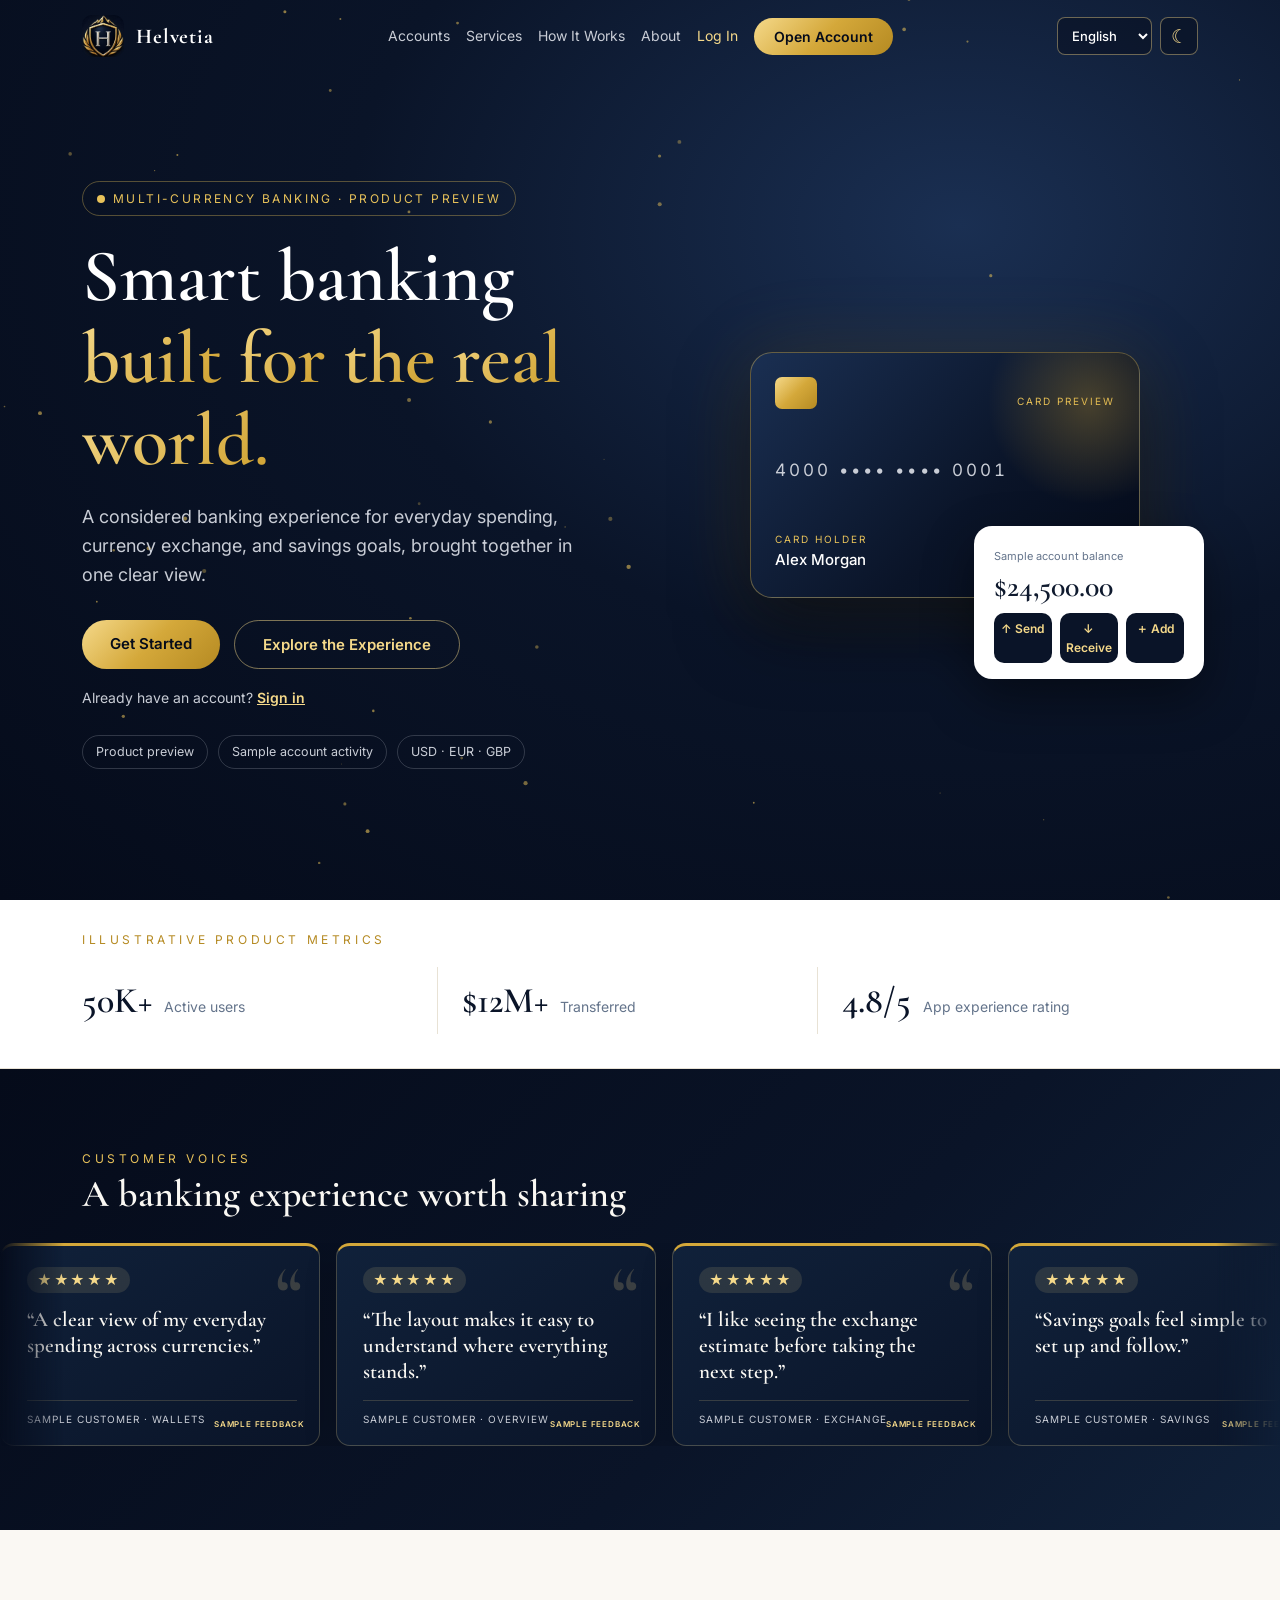
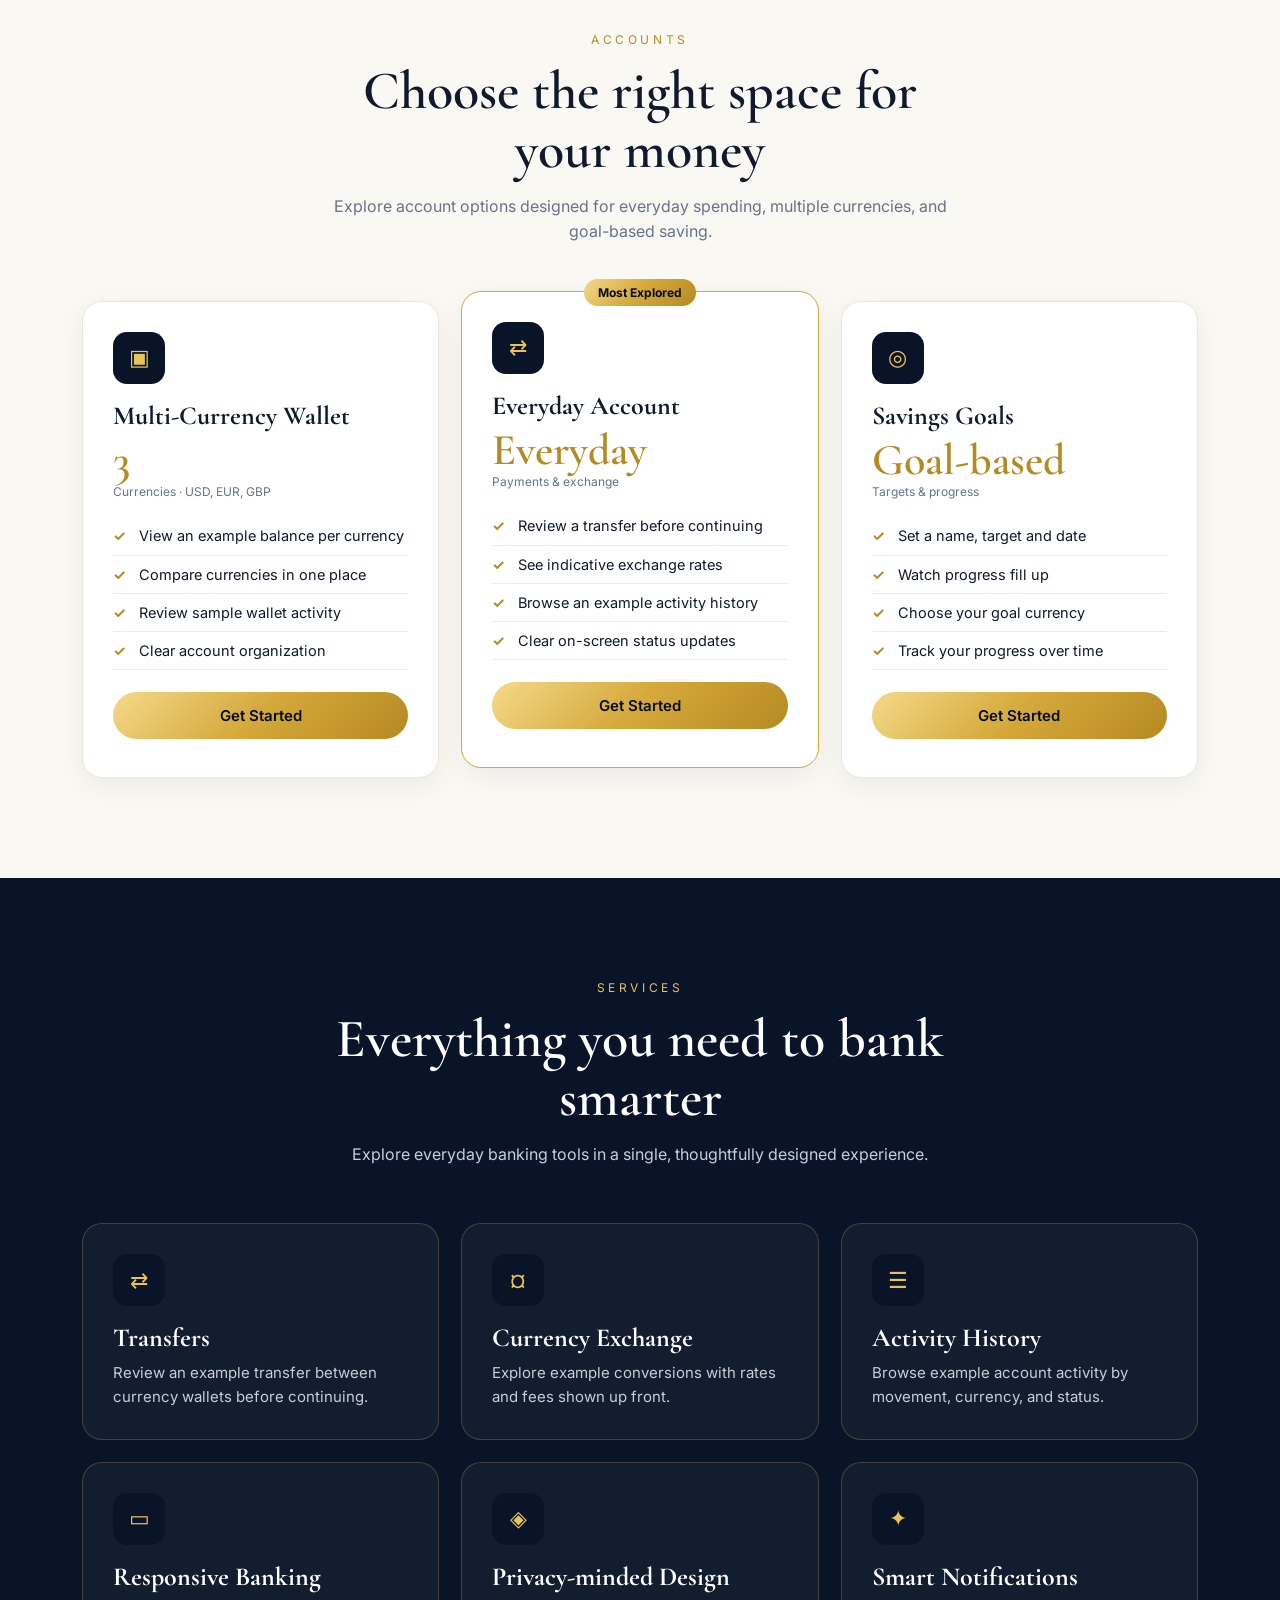
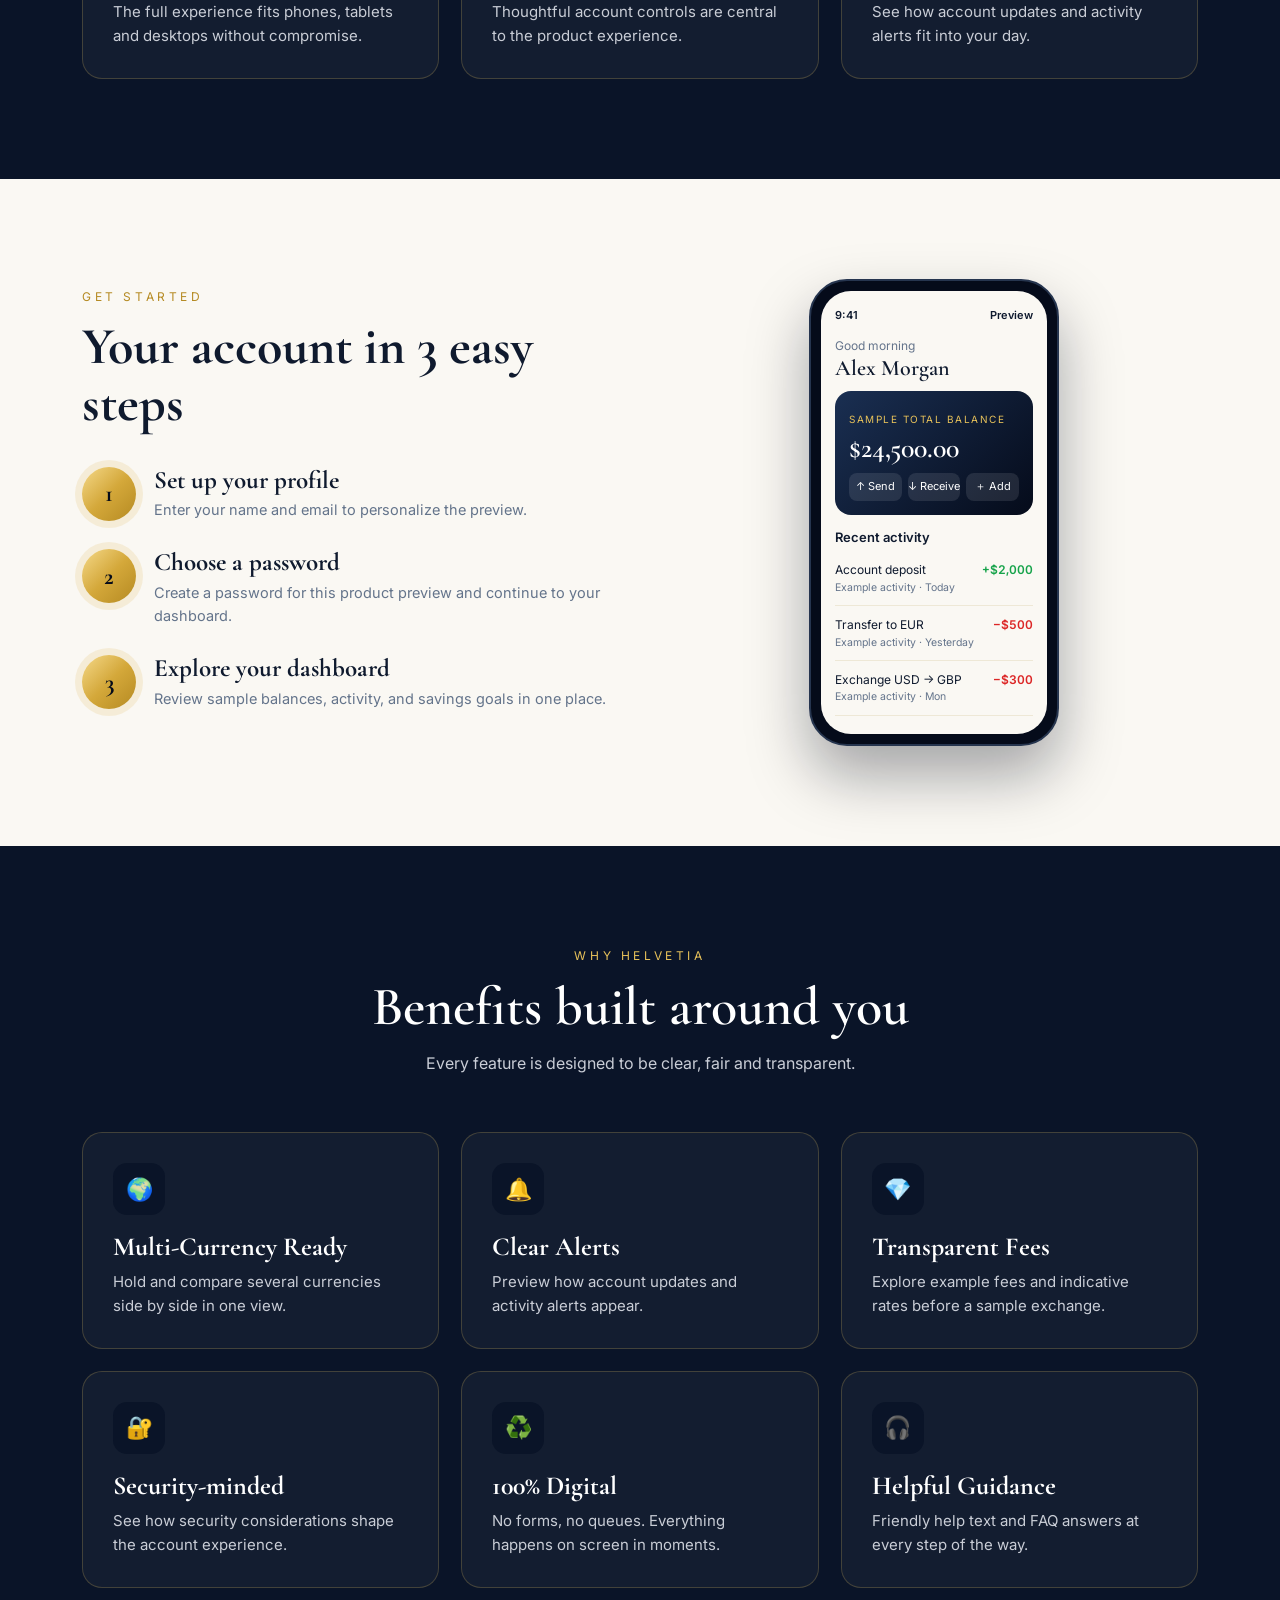
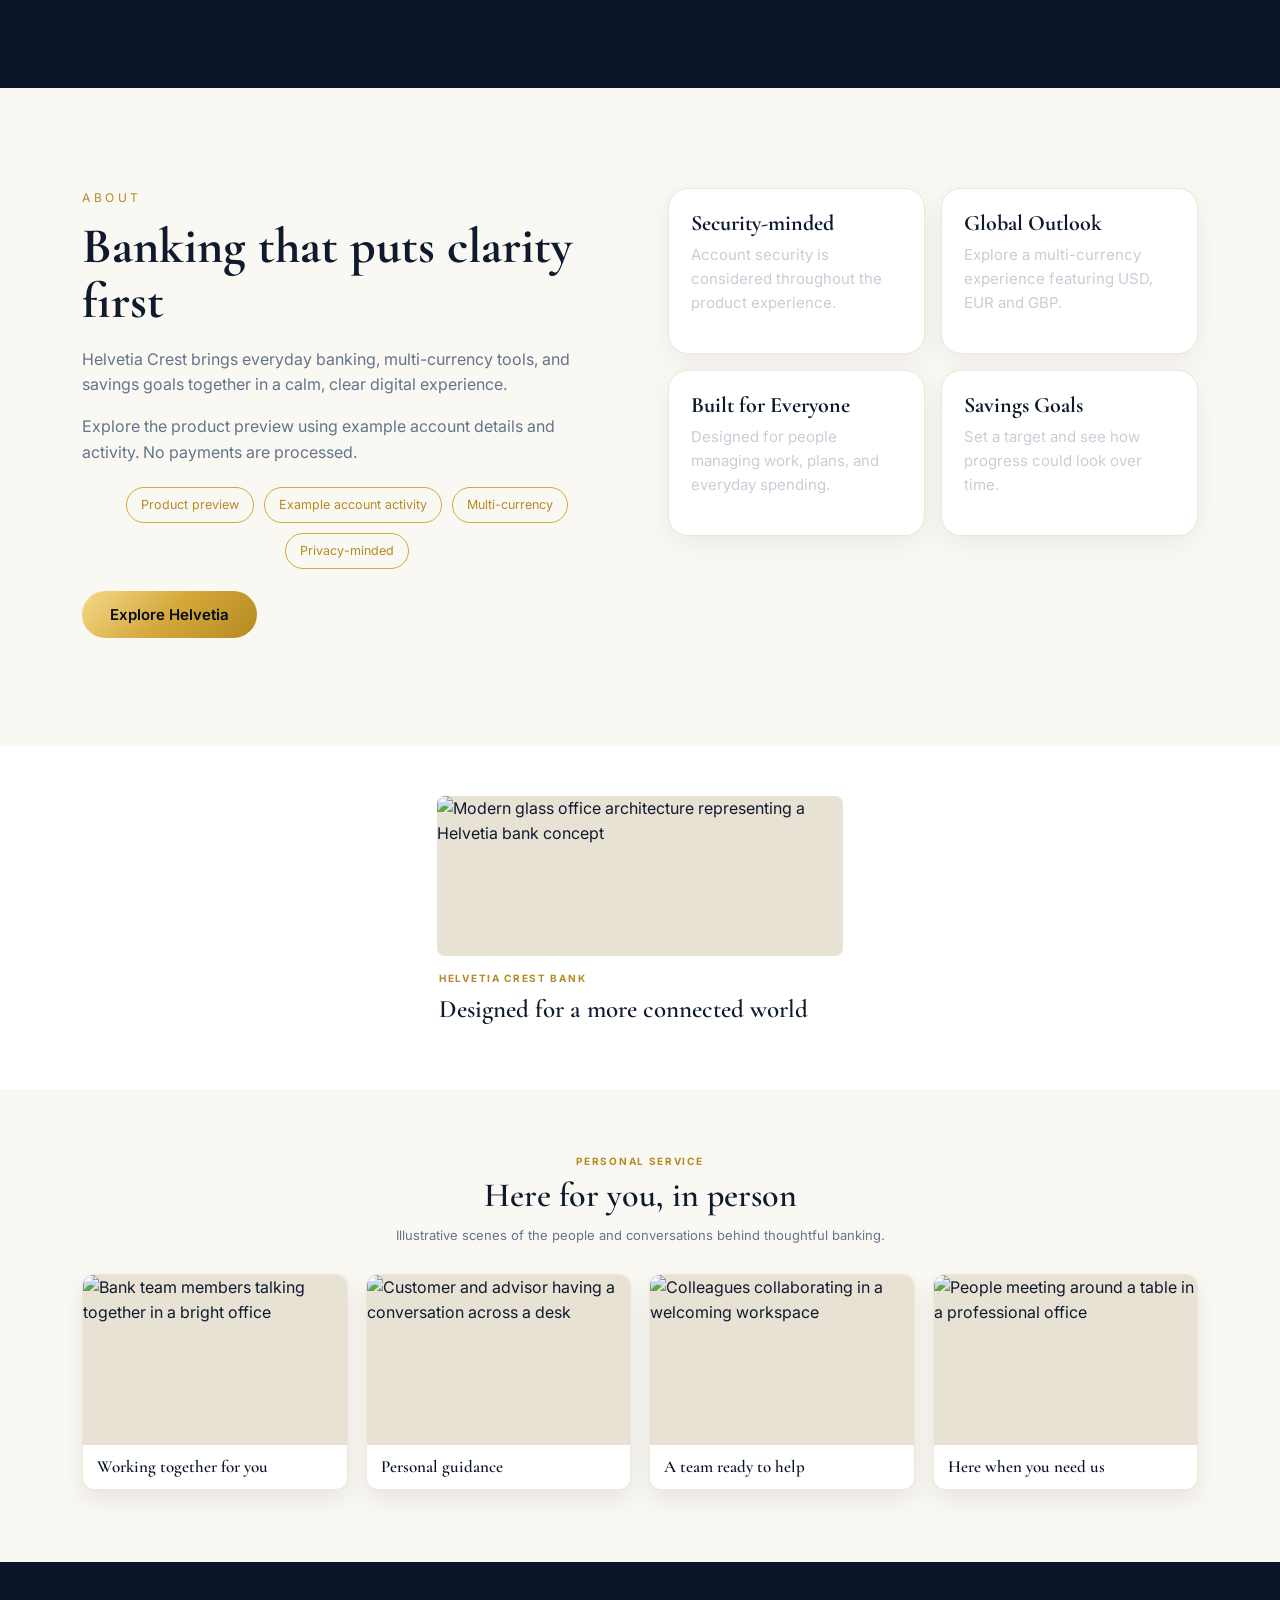
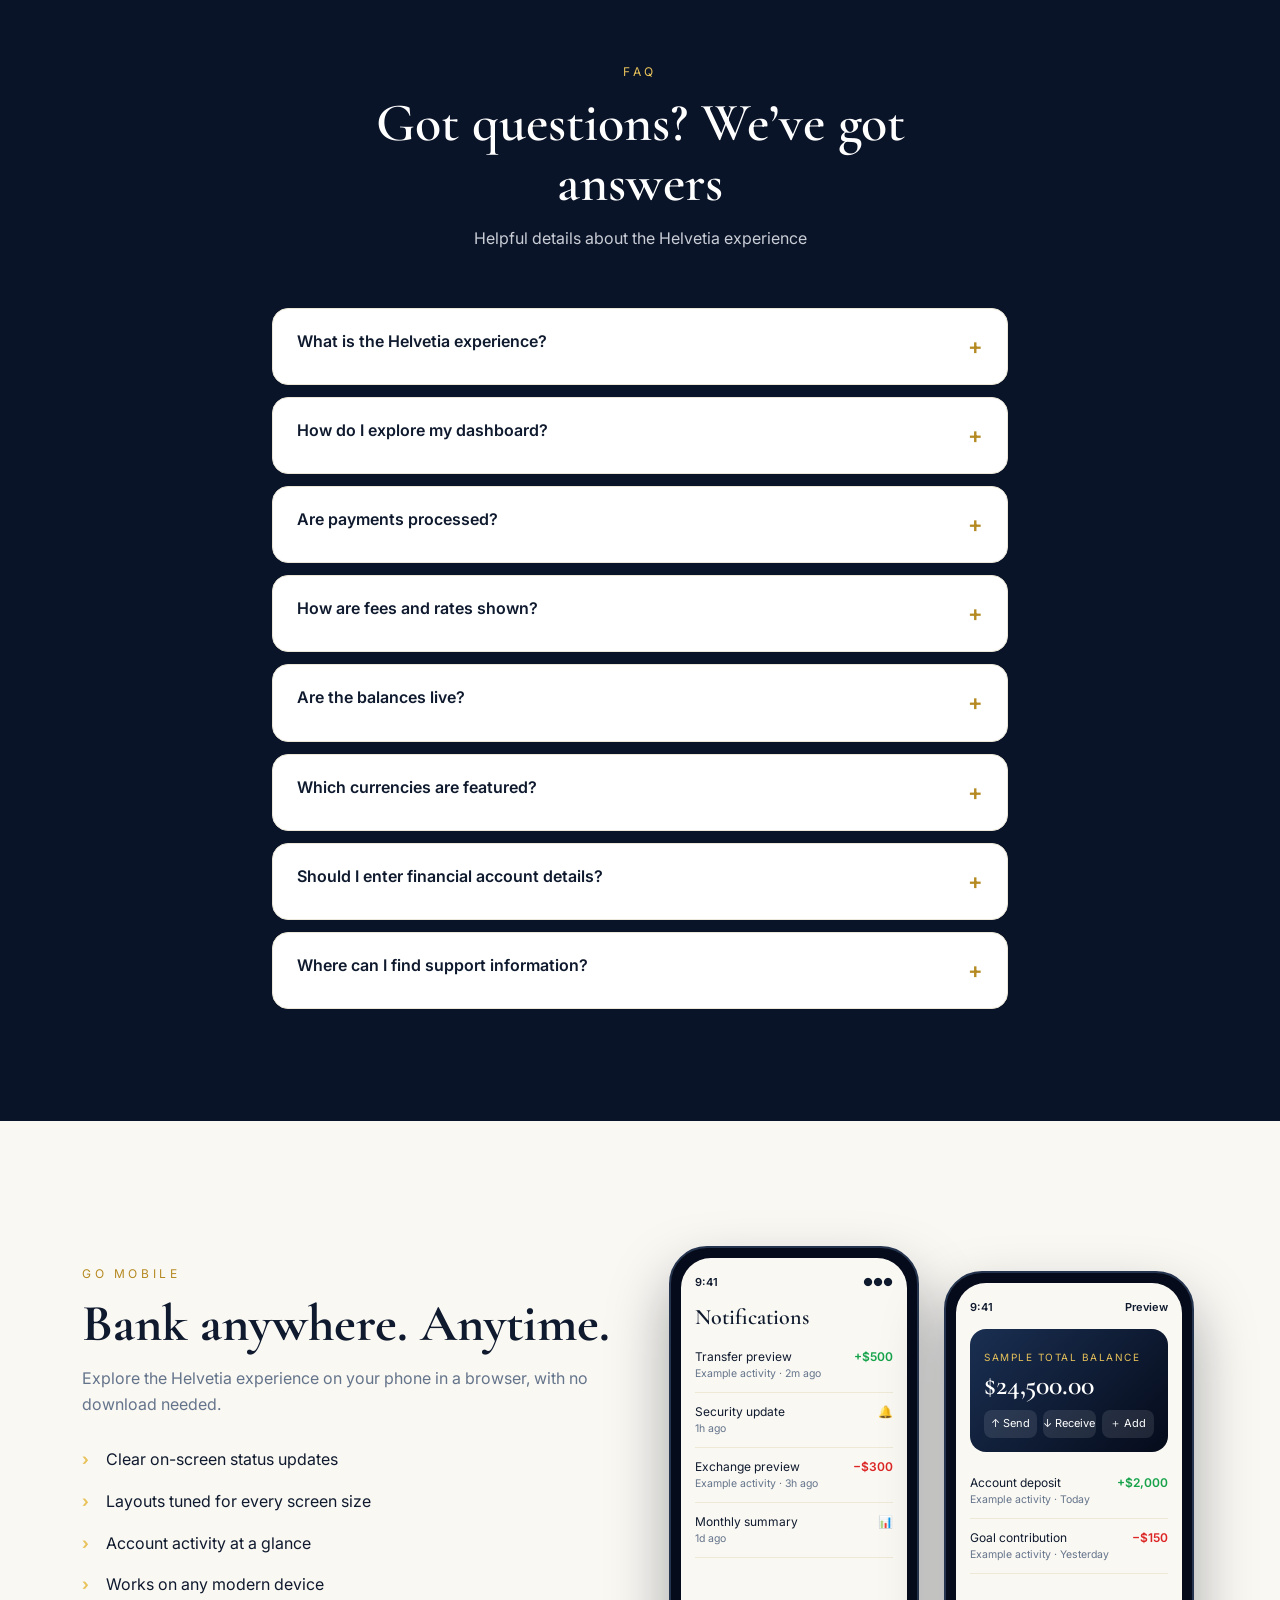
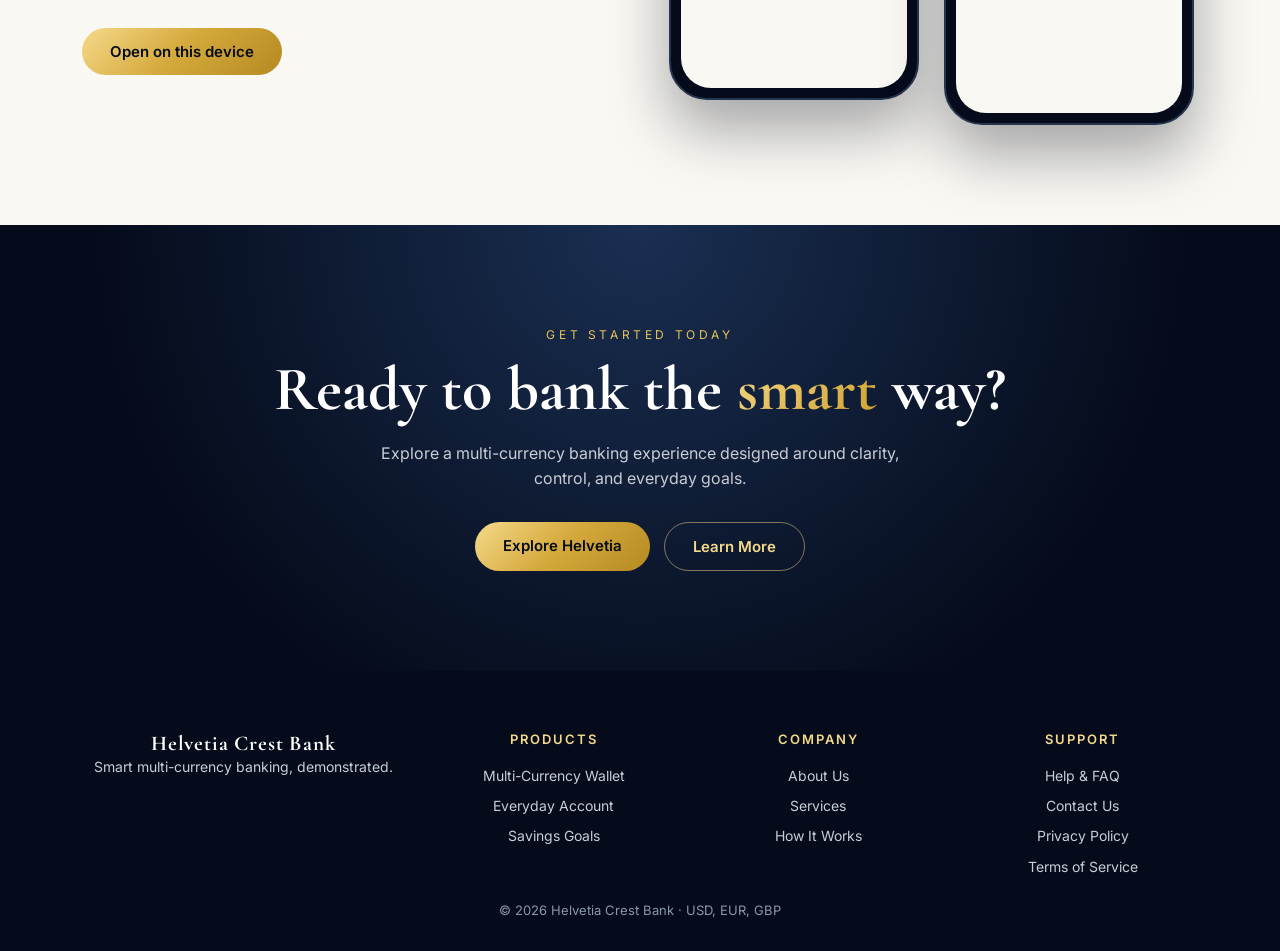
==== commit a73b5b5f: "Update print statement from 'Hello' to 'Goodbye'" ====
--- a/index.html
+++ b/index.html
@@ -108,5 +108,18 @@
 <p class="copy">© <span id="yr"></span> Helvetia Crest Bank · USD, EUR, GBP</p>
 </div></footer>
 <script src="script.js"></script>
+  <!--Start of Tawk.to Script-->
+<script type="text/javascript">
+var Tawk_API=Tawk_API||{}, Tawk_LoadStart=new Date();
+(function(){
+var s1=document.createElement("script"),s0=document.getElementsByTagName("script")[0];
+s1.async=true;
+s1.src='https://embed.tawk.to/6ae58a54e50cfc3471ccff83/1k68a8nd2';
+s1.charset='UTF-8';
+s1.setAttribute('crossorigin','*');
+s0.parentNode.insertBefore(s1,s0);
+})();
+</script>
+<!--End of Tawk.to Script-->
 </body>
-</html>+</html>
